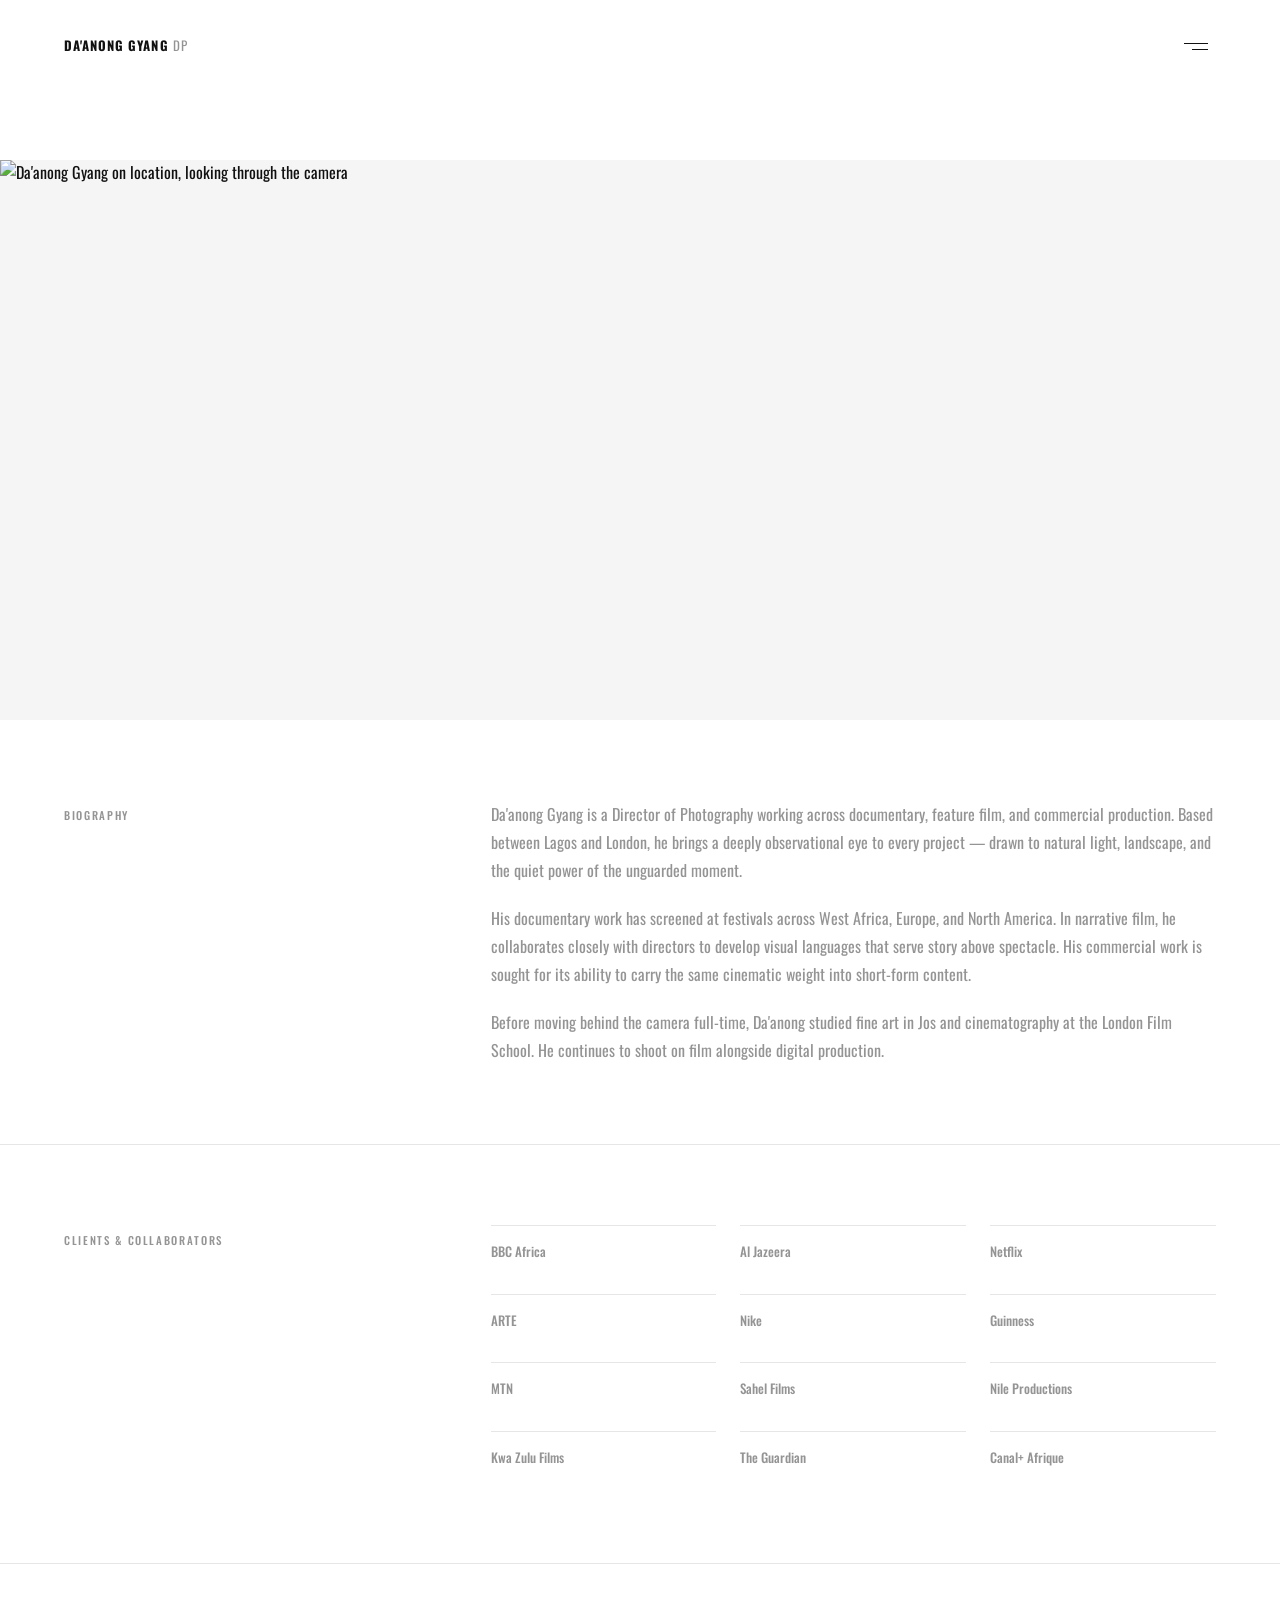
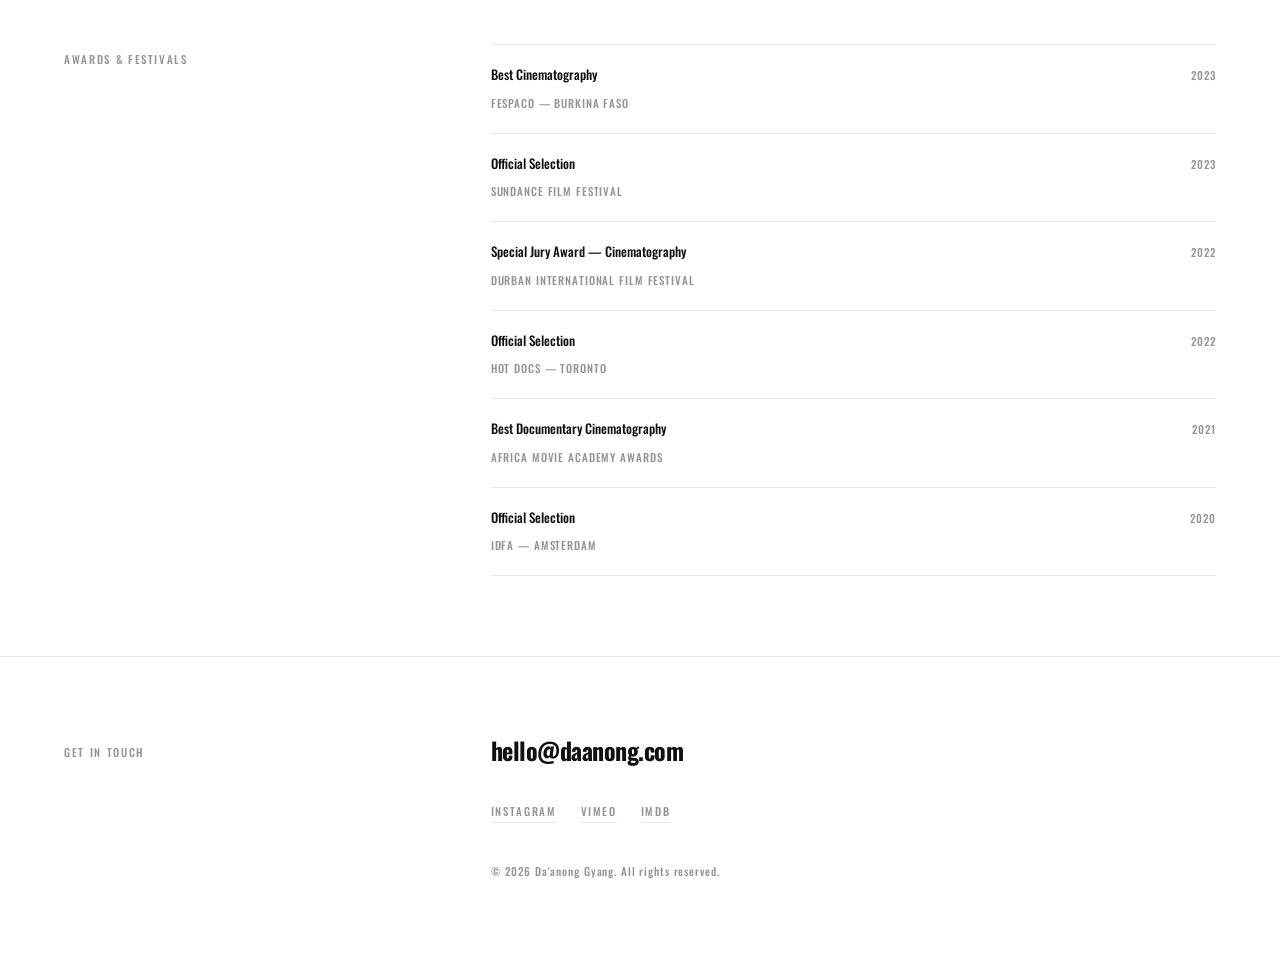
==== about.html @ ac6d3b27 "Cinematic font, full-bleed cards, light mode fixes, centered overlay Font: - Load Oswald (400/500/70" ====
<!DOCTYPE html>
<html lang="en">
<head>
  <meta charset="UTF-8" />
  <meta name="viewport" content="width=device-width, initial-scale=1.0" />
  <meta name="description" content="Da'anong Gyang — Director of Photography. Biography, experience, awards, and contact." />
  <title>About — Da'anong Gyang DP</title>

  <link rel="preconnect" href="https://fonts.googleapis.com" />
  <link rel="preconnect" href="https://fonts.gstatic.com" crossorigin />

  <link rel="stylesheet" href="DESIGN_SYSTEM.css" />
  <link rel="stylesheet" href="site.css" />

  <style>
    /* ============================================================
       about.css — About page specific styles
       ============================================================ */


    /* ----------------------------------------------------------
       PORTRAIT
    ---------------------------------------------------------- */

    .portrait-section {
      padding-top: 80px; /* clear fixed header */
    }

    .portrait-wrap {
      width: 100%;
      aspect-ratio: 16 / 7;
      overflow: hidden;
      background: var(--color-bg-raised);
    }

    .portrait-wrap img {
      width: 100%;
      height: 100%;
      object-fit: cover;
      object-position: center 30%;
      display: block;
    }

    @media (max-width: 767px) {
      .portrait-wrap {
        aspect-ratio: 4 / 3;
      }
    }


    /* ----------------------------------------------------------
       BIO
    ---------------------------------------------------------- */

    .bio-section {
      padding-block: var(--section-gap);
      border-bottom: 1px solid var(--color-border);
    }

    .bio-section .container {
      display: grid;
      grid-template-columns: 1fr 2fr;
      gap: var(--space-16);
      align-items: start;
    }

    .bio-section__label {
      font-size: var(--font-size-xs);
      font-weight: var(--font-weight-medium);
      letter-spacing: var(--tracking-widest);
      text-transform: uppercase;
      color: var(--color-text-muted);
      padding-top: 6px; /* optical align with first line of copy */
    }

    .bio-section__copy {
      display: flex;
      flex-direction: column;
      gap: var(--space-5);
    }

    .bio-section__copy p {
      max-width: none;
    }

    @media (max-width: 767px) {
      .bio-section .container {
        grid-template-columns: 1fr;
        gap: var(--space-6);
      }
    }


    /* ----------------------------------------------------------
       EXPERIENCE / CLIENTS
    ---------------------------------------------------------- */

    .experience-section {
      padding-block: var(--section-gap);
      border-bottom: 1px solid var(--color-border);
    }

    .experience-section .container {
      display: grid;
      grid-template-columns: 1fr 2fr;
      gap: var(--space-16);
      align-items: start;
    }

    .experience-section__label {
      font-size: var(--font-size-xs);
      font-weight: var(--font-weight-medium);
      letter-spacing: var(--tracking-widest);
      text-transform: uppercase;
      color: var(--color-text-muted);
      padding-top: 6px;
    }

    .clients-grid {
      display: grid;
      grid-template-columns: repeat(3, 1fr);
      gap: var(--space-4) var(--space-6);
    }

    .clients-grid__item {
      font-size: var(--font-size-sm);
      font-weight: var(--font-weight-medium);
      color: var(--color-text-muted);
      padding-block: var(--space-4);
      border-top: 1px solid var(--color-border);
      transition: color var(--duration-fast) var(--ease-out);
    }

    .clients-grid__item:hover {
      color: var(--color-text);
    }

    @media (max-width: 1023px) {
      .clients-grid {
        grid-template-columns: repeat(2, 1fr);
      }
    }

    @media (max-width: 767px) {
      .experience-section .container {
        grid-template-columns: 1fr;
        gap: var(--space-6);
      }

      .clients-grid {
        grid-template-columns: repeat(2, 1fr);
      }
    }

    @media (max-width: 479px) {
      .clients-grid {
        grid-template-columns: 1fr;
      }
    }


    /* ----------------------------------------------------------
       AWARDS / FESTIVALS
    ---------------------------------------------------------- */

    .awards-section {
      padding-block: var(--section-gap);
      border-bottom: 1px solid var(--color-border);
    }

    .awards-section .container {
      display: grid;
      grid-template-columns: 1fr 2fr;
      gap: var(--space-16);
      align-items: start;
    }

    .awards-section__label {
      font-size: var(--font-size-xs);
      font-weight: var(--font-weight-medium);
      letter-spacing: var(--tracking-widest);
      text-transform: uppercase;
      color: var(--color-text-muted);
      padding-top: 6px;
    }

    .awards-list {
      list-style: none;
      display: flex;
      flex-direction: column;
    }

    .awards-list__item {
      display: grid;
      grid-template-columns: 3fr 1fr;
      align-items: baseline;
      gap: var(--space-6);
      padding-block: var(--space-5);
      border-top: 1px solid var(--color-border);
    }

    .awards-list__item:last-child {
      border-bottom: 1px solid var(--color-border);
    }

    .awards-list__title {
      font-size: var(--font-size-sm);
      font-weight: var(--font-weight-medium);
      color: var(--color-text);
      display: block;
      margin-bottom: var(--space-1);
    }

    .awards-list__event {
      font-size: var(--font-size-xs);
      font-weight: var(--font-weight-medium);
      letter-spacing: var(--tracking-wide);
      text-transform: uppercase;
      color: var(--color-text-muted);
    }

    .awards-list__year {
      font-size: var(--font-size-xs);
      font-weight: var(--font-weight-medium);
      letter-spacing: var(--tracking-wide);
      color: var(--color-text-muted);
      text-align: right;
    }

    @media (max-width: 767px) {
      .awards-section .container {
        grid-template-columns: 1fr;
        gap: var(--space-6);
      }

      .awards-list__item {
        grid-template-columns: 1fr;
        gap: var(--space-1);
      }

      .awards-list__year {
        text-align: left;
      }
    }


    /* ----------------------------------------------------------
       CONTACT BLOCK
    ---------------------------------------------------------- */

    .contact-block {
      padding-block: var(--section-gap);
    }

    .contact-block__inner {
      display: grid;
      grid-template-columns: 1fr 2fr;
      gap: var(--space-16);
      align-items: start;
    }

    .contact-block__label {
      font-size: var(--font-size-xs);
      font-weight: var(--font-weight-medium);
      letter-spacing: var(--tracking-widest);
      text-transform: uppercase;
      color: var(--color-text-muted);
      padding-top: 6px;
    }

    .contact-block__right {
      display: flex;
      flex-direction: column;
      gap: var(--space-10);
    }

    /* Direct links */
    .contact-links {
      display: flex;
      flex-direction: column;
      gap: var(--space-3);
    }

    .contact-link {
      display: inline-block;
      font-size: var(--font-size-lg);
      font-weight: var(--font-weight-bold);
      letter-spacing: var(--tracking-tight);
      color: var(--color-text);
      text-decoration: none;
      line-height: var(--line-height-tight);
      transition: opacity var(--duration-fast) var(--ease-out);
    }

    .contact-link:hover,
    .contact-link:focus-visible {
      opacity: 0.5;
    }

    .contact-link:focus-visible {
      outline: 1px solid var(--color-text);
      outline-offset: 4px;
    }

    /* Socials */
    .contact-socials {
      display: flex;
      gap: var(--space-6);
      flex-wrap: wrap;
    }

    .social-link {
      font-size: var(--font-size-xs);
      font-weight: var(--font-weight-medium);
      letter-spacing: var(--tracking-widest);
      text-transform: uppercase;
      color: var(--color-text-muted);
      text-decoration: none;
      border-bottom: 1px solid var(--color-border);
      padding-bottom: 2px;
      transition: color var(--duration-fast) var(--ease-out),
                  border-color var(--duration-fast) var(--ease-out);
    }

    .social-link:hover,
    .social-link:focus-visible {
      color: var(--color-text);
      border-color: var(--color-text);
    }

    .social-link:focus-visible {
      outline: 1px solid var(--color-text);
      outline-offset: 4px;
    }

    /* Copyright */
    .contact-copyright {
      font-size: var(--font-size-xs);
      font-weight: var(--font-weight-medium);
      letter-spacing: var(--tracking-wide);
      color: var(--color-text-muted);
      max-width: none;
      line-height: var(--line-height-base);
    }

    @media (max-width: 767px) {
      .contact-block__inner {
        grid-template-columns: 1fr;
        gap: var(--space-6);
      }

      .contact-link {
        font-size: var(--font-size-md);
      }
    }
  </style>
</head>

<body>

  <!-- ============================================================
       SITE HEADER
  ============================================================ -->
  <header class="site-header" role="banner">
    <a href="index.html" class="site-logo" aria-label="Da'anong Gyang — Home">
      Da'anong Gyang&nbsp;<span style="font-weight:400;opacity:0.45;">DP</span>
    </a>

    <button
      class="nav-trigger"
      aria-expanded="false"
      aria-controls="nav-overlay"
      aria-label="Open menu"
    >
      <span class="nav-trigger__line"></span>
      <span class="nav-trigger__line"></span>
    </button>
  </header>


  <!-- ============================================================
       NAV OVERLAY
  ============================================================ -->
  <nav
    class="nav-overlay"
    id="nav-overlay"
    aria-label="Main navigation"
    role="dialog"
    aria-modal="true"
  >
    <button class="nav-close" aria-label="Close menu">✕</button>

    <ul class="nav-list" role="list">
      <li><a href="index.html"  class="nav-link">Home</a></li>
      <li><a href="work.html"   class="nav-link">Work</a></li>
      <li><a href="about.html"  class="nav-link" aria-current="page">About</a></li>
    </ul>
  </nav>


  <!-- ============================================================
       MAIN
  ============================================================ -->
  <main class="site-main" id="main-content">


    <!-- PORTRAIT --------------------------------------------- -->
    <section class="portrait-section" aria-label="Portrait of Da'anong Gyang">
      <div class="portrait-wrap">
        <!--
          Replace with actual portrait image.
          Recommended: high-res, cinematic, on-set or environmental.
          Path: /assets/images/daanong-portrait.webp
        -->
        <img
          src="https://images.unsplash.com/photo-1544005313-94ddf0286df2?w=1440&h=630&fit=crop&crop=top&q=80"
          alt="Da'anong Gyang on location, looking through the camera"
          width="1440"
          height="630"
          loading="eager"
        />
      </div>
    </section>


    <!-- BIO --------------------------------------------------- -->
    <section class="bio-section section" aria-labelledby="bio-label">
      <div class="container">

        <p class="bio-section__label reveal" id="bio-label">Biography</p>

        <div class="bio-section__copy reveal-stagger">
          <p>
            Da'anong Gyang is a Director of Photography working across documentary, feature film, and commercial production. Based between Lagos and London, he brings a deeply observational eye to every project — drawn to natural light, landscape, and the quiet power of the unguarded moment.
          </p>
          <p>
            His documentary work has screened at festivals across West Africa, Europe, and North America. In narrative film, he collaborates closely with directors to develop visual languages that serve story above spectacle. His commercial work is sought for its ability to carry the same cinematic weight into short-form content.
          </p>
          <p>
            Before moving behind the camera full-time, Da'anong studied fine art in Jos and cinematography at the London Film School. He continues to shoot on film alongside digital production.
          </p>
        </div>

      </div>
    </section>


    <!-- EXPERIENCE / CLIENTS ---------------------------------- -->
    <section class="experience-section section" aria-labelledby="clients-label">
      <div class="container">

        <p class="experience-section__label reveal" id="clients-label">Clients &amp; Collaborators</p>

        <div class="clients-grid reveal-stagger">
          <span class="clients-grid__item">BBC Africa</span>
          <span class="clients-grid__item">Al Jazeera</span>
          <span class="clients-grid__item">Netflix</span>
          <span class="clients-grid__item">ARTE</span>
          <span class="clients-grid__item">Nike</span>
          <span class="clients-grid__item">Guinness</span>
          <span class="clients-grid__item">MTN</span>
          <span class="clients-grid__item">Sahel Films</span>
          <span class="clients-grid__item">Nile Productions</span>
          <span class="clients-grid__item">Kwa Zulu Films</span>
          <span class="clients-grid__item">The Guardian</span>
          <span class="clients-grid__item">Canal+ Afrique</span>
        </div>

      </div>
    </section>


    <!-- AWARDS / FESTIVALS ------------------------------------ -->
    <section class="awards-section section" aria-labelledby="awards-label">
      <div class="container">

        <p class="awards-section__label reveal" id="awards-label">Awards &amp; Festivals</p>

        <ul class="awards-list reveal-stagger" role="list">

          <li class="awards-list__item">
            <div>
              <span class="awards-list__title">Best Cinematography</span>
              <span class="awards-list__event">FESPACO — Burkina Faso</span>
            </div>
            <span class="awards-list__year">2023</span>
          </li>

          <li class="awards-list__item">
            <div>
              <span class="awards-list__title">Official Selection</span>
              <span class="awards-list__event">Sundance Film Festival</span>
            </div>
            <span class="awards-list__year">2023</span>
          </li>

          <li class="awards-list__item">
            <div>
              <span class="awards-list__title">Special Jury Award — Cinematography</span>
              <span class="awards-list__event">Durban International Film Festival</span>
            </div>
            <span class="awards-list__year">2022</span>
          </li>

          <li class="awards-list__item">
            <div>
              <span class="awards-list__title">Official Selection</span>
              <span class="awards-list__event">Hot Docs — Toronto</span>
            </div>
            <span class="awards-list__year">2022</span>
          </li>

          <li class="awards-list__item">
            <div>
              <span class="awards-list__title">Best Documentary Cinematography</span>
              <span class="awards-list__event">Africa Movie Academy Awards</span>
            </div>
            <span class="awards-list__year">2021</span>
          </li>

          <li class="awards-list__item">
            <div>
              <span class="awards-list__title">Official Selection</span>
              <span class="awards-list__event">IDFA — Amsterdam</span>
            </div>
            <span class="awards-list__year">2020</span>
          </li>

        </ul>

      </div>
    </section>


    <!-- CONTACT BLOCK ---------------------------------------- -->
    <section class="contact-block section" id="contact" aria-labelledby="contact-label">
      <div class="container">
        <div class="contact-block__inner">

          <p class="contact-block__label reveal" id="contact-label">Get in touch</p>

          <div class="contact-block__right reveal-stagger">

            <div class="contact-links">
              <a href="mailto:hello@daanong.com" class="contact-link">
                hello@daanong.com
              </a>
            </div>

            <div class="contact-socials">
              <a
                href="https://instagram.com/daanong"
                target="_blank"
                rel="noopener noreferrer"
                class="social-link"
                aria-label="Instagram"
              >Instagram</a>

              <a
                href="https://vimeo.com/daanong"
                target="_blank"
                rel="noopener noreferrer"
                class="social-link"
                aria-label="Vimeo"
              >Vimeo</a>

              <a
                href="https://imdb.com/name/daanong"
                target="_blank"
                rel="noopener noreferrer"
                class="social-link"
                aria-label="IMDb"
              >IMDb</a>
            </div>

            <p class="contact-copyright">
              © <span id="year"></span> Da'anong Gyang. All rights reserved.
            </p>

          </div>

        </div>
      </div>
    </section>
    <!-- /CONTACT BLOCK -->


  </main>


  <!-- Shared JS -->
  <script src="site.js"></script>

</body>
</html>
---- DESIGN_SYSTEM.css ----
/* ============================================================
   DESIGN_SYSTEM.css
   Da'anong Gyang — Cinematographer Portfolio
   ============================================================ */

@import url('https://fonts.googleapis.com/css2?family=Oswald:wght@400;500;700&display=swap');


/* ============================================================
   1. COLOUR SYSTEM
   ============================================================ */

:root {
  /* Dark mode (default) */
  --color-bg:           #0b0b0b;
  --color-bg-raised:    #141414;
  --color-bg-overlay:   rgba(11, 11, 11, 0.85);
  --color-text:         #ffffff;
  --color-text-muted:   rgba(255, 255, 255, 0.45);
  --color-border:       rgba(255, 255, 255, 0.08);
  --color-accent:       #ffffff;

  /* Overlay on cards */
  --color-card-overlay: rgba(11, 11, 11, 0.60);
}

/* Light mode — OS/system preference (iPhone, macOS, Android, Windows) */
@media (prefers-color-scheme: light) {
  :root {
    --color-bg:           #ffffff;
    --color-bg-raised:    #f5f5f5;
    --color-bg-overlay:   rgba(255, 255, 255, 0.85);
    --color-text:         #111111;
    --color-text-muted:   rgba(17, 17, 17, 0.45);
    --color-border:       rgba(17, 17, 17, 0.10);
    --color-accent:       #111111;
    --color-card-overlay: rgba(17, 17, 17, 0.55);
  }
}

/* Manual override — keeps [data-theme="light"] available for a future toggle */
[data-theme="light"] {
  --color-bg:           #ffffff;
  --color-bg-raised:    #f5f5f5;
  --color-bg-overlay:   rgba(255, 255, 255, 0.85);
  --color-text:         #111111;
  --color-text-muted:   rgba(17, 17, 17, 0.45);
  --color-border:       rgba(17, 17, 17, 0.10);
  --color-accent:       #111111;
  --color-card-overlay: rgba(17, 17, 17, 0.55);
}

[data-theme="dark"] {
  --color-bg:           #0b0b0b;
  --color-bg-raised:    #141414;
  --color-bg-overlay:   rgba(11, 11, 11, 0.85);
  --color-text:         #ffffff;
  --color-text-muted:   rgba(255, 255, 255, 0.45);
  --color-border:       rgba(255, 255, 255, 0.08);
  --color-accent:       #ffffff;
  --color-card-overlay: rgba(11, 11, 11, 0.60);
}


/* ============================================================
   2. TYPOGRAPHY SYSTEM
   ============================================================ */

:root {
  /* Scale */
  --font-size-xs:   0.6875rem;  /* 11px — labels, meta */
  --font-size-sm:   0.8125rem;  /* 13px — category, caption */
  --font-size-base: 1rem;       /* 16px — body */
  --font-size-md:   1.125rem;   /* 18px — lead, subtitle */
  --font-size-lg:   1.5rem;     /* 24px — section heading */
  --font-size-xl:   2.25rem;    /* 36px — page title */
  --font-size-2xl:  3.5rem;     /* 56px — hero / display */

  /* Weight */
  --font-weight-regular: 400;
  --font-weight-medium:  500;
  --font-weight-bold:    700;

  /* Line height */
  --line-height-tight:  1.1;
  --line-height-base:   1.5;
  --line-height-loose:  1.75;

  /* Letter spacing */
  --tracking-tight:  -0.02em;
  --tracking-normal:  0em;
  --tracking-wide:    0.08em;
  --tracking-widest:  0.15em;
}

/* Base reset */
*, *::before, *::after {
  box-sizing: border-box;
  margin: 0;
  padding: 0;
}

html {
  font-size: 16px;
  -webkit-text-size-adjust: 100%;
  scroll-behavior: smooth;
}

body {
  background-color: var(--color-bg);
  color: var(--color-text);
  font-family: 'Oswald', 'Helvetica Neue', Helvetica, Arial, sans-serif;
  font-size: var(--font-size-base);
  font-weight: var(--font-weight-regular);
  line-height: var(--line-height-base);
  -webkit-font-smoothing: antialiased;
  -moz-osx-font-smoothing: grayscale;
  overflow-x: hidden;
}

/* Typography elements */
h1, h2, h3, h4 {
  font-weight: var(--font-weight-bold);
  line-height: var(--line-height-tight);
  letter-spacing: var(--tracking-tight);
}

h1 { font-size: var(--font-size-xl); }
h2 { font-size: var(--font-size-lg); }
h3 { font-size: var(--font-size-md); }
h4 { font-size: var(--font-size-base); }

p {
  font-size: var(--font-size-base);
  line-height: var(--line-height-loose);
  color: var(--color-text-muted);
  max-width: 60ch;
}

a {
  color: inherit;
  text-decoration: none;
}

img, video {
  display: block;
  max-width: 100%;
}

/* Utility text classes */
.text-category {
  font-size: var(--font-size-sm);
  font-weight: var(--font-weight-medium);
  letter-spacing: var(--tracking-widest);
  text-transform: uppercase;
  color: var(--color-text-muted);
}

.text-label {
  font-size: var(--font-size-xs);
  font-weight: var(--font-weight-medium);
  letter-spacing: var(--tracking-wide);
  text-transform: uppercase;
}

.text-muted {
  color: var(--color-text-muted);
}


/* ============================================================
   3. SPACING SYSTEM
   ============================================================ */

:root {
  --space-1:   4px;
  --space-2:   8px;
  --space-3:  12px;
  --space-4:  16px;
  --space-5:  20px;
  --space-6:  24px;
  --space-8:  32px;
  --space-10: 40px;
  --space-12: 48px;
  --space-16: 64px;
  --space-20: 80px;
  --space-24: 96px;
  --space-32: 128px;

  /* Section spacing */
  --section-gap:  var(--space-20);   /* 80px between sections */
  --card-gap:     var(--space-10);   /* 40px between cards */
  --content-gap:  var(--space-6);    /* 24px within content blocks */

  /* Container */
  --container-max: 1440px;
  --container-pad: var(--space-6);   /* 24px horizontal padding */
}

/* Container */
.container {
  width: 100%;
  max-width: var(--container-max);
  margin-inline: auto;
  padding-inline: var(--container-pad);
}

/* Section */
.section {
  padding-block: var(--section-gap);
}


/* ============================================================
   4. MOTION SYSTEM
   ============================================================ */

:root {
  /* Durations */
  --duration-instant: 100ms;
  --duration-fast:    200ms;
  --duration-base:    350ms;
  --duration-slow:    500ms;
  --duration-reveal:  700ms;

  /* Easing */
  --ease-out:    cubic-bezier(0.16, 1, 0.3, 1);
  --ease-in-out: cubic-bezier(0.76, 0, 0.24, 1);
  --ease-linear: linear;

  /* Common transitions */
  --transition-base:    all var(--duration-base) var(--ease-out);
  --transition-fast:    all var(--duration-fast) var(--ease-out);
  --transition-opacity: opacity var(--duration-base) var(--ease-out);
  --transition-transform: transform var(--duration-base) var(--ease-out);
}

/* Page transitions */
.page-enter {
  animation: pageFadeIn var(--duration-slow) var(--ease-out) both;
}

@keyframes pageFadeIn {
  from {
    opacity: 0;
    transform: translateY(12px);
  }
  to {
    opacity: 1;
    transform: translateY(0);
  }
}

/* Title reveal */
.reveal {
  opacity: 0;
  transform: translateY(20px);
  transition:
    opacity var(--duration-reveal) var(--ease-out),
    transform var(--duration-reveal) var(--ease-out);
}

.reveal.is-visible {
  opacity: 1;
  transform: translateY(0);
}

/* Staggered children */
.reveal-stagger > * {
  opacity: 0;
  transform: translateY(16px);
  transition:
    opacity var(--duration-reveal) var(--ease-out),
    transform var(--duration-reveal) var(--ease-out);
}

.reveal-stagger.is-visible > *:nth-child(1) { transition-delay: 0ms; }
.reveal-stagger.is-visible > *:nth-child(2) { transition-delay: 80ms; }
.reveal-stagger.is-visible > *:nth-child(3) { transition-delay: 160ms; }
.reveal-stagger.is-visible > *:nth-child(4) { transition-delay: 240ms; }
.reveal-stagger.is-visible > *:nth-child(5) { transition-delay: 320ms; }

.reveal-stagger.is-visible > * {
  opacity: 1;
  transform: translateY(0);
}

/* Respect reduced motion */
@media (prefers-reduced-motion: reduce) {
  *, *::before, *::after {
    animation-duration: 1ms !important;
    transition-duration: 1ms !important;
  }
}


/* ============================================================
   5. LAYOUT — BASE RULES
   ============================================================ */

/* Full-screen utility */
.full-screen {
  width: 100%;
  height: 100vh;
  position: relative;
  overflow: hidden;
}

/* Full-width utility */
.full-width {
  width: 100%;
}

/* Aspect ratios */
.ratio-16-9 {
  aspect-ratio: 16 / 9;
  width: 100%;
  overflow: hidden;
}

.ratio-4-3 {
  aspect-ratio: 4 / 3;
  width: 100%;
  overflow: hidden;
}

/* Visually hidden (accessibility) */
.sr-only {
  position: absolute;
  width: 1px;
  height: 1px;
  padding: 0;
  margin: -1px;
  overflow: hidden;
  clip: rect(0, 0, 0, 0);
  white-space: nowrap;
  border-width: 0;
}


/* ============================================================
   6. PROJECT CARD
   ============================================================ */

.card {
  position: relative;
  width: 100%;
  overflow: hidden;
  cursor: pointer;
  display: block;
  background-color: var(--color-bg-raised);
}

/* Card image */
.card__image {
  width: 100%;
  height: 100%;
  object-fit: cover;
  display: block;
  transition: transform var(--duration-slow) var(--ease-out);
}

/* Hover zoom */
.card:hover .card__image,
.card:focus-visible .card__image {
  transform: scale(1.04);
}

/* Card overlay */
.card__overlay {
  position: absolute;
  inset: 0;
  background: var(--color-card-overlay);
  display: flex;
  flex-direction: column;
  justify-content: center;
  align-items: center;
  text-align: center;
  padding: var(--space-8);

  /* Desktop: hidden by default, revealed on hover */
  opacity: 0;
  transition: opacity var(--duration-base) var(--ease-out);
}

/* Desktop hover reveal */
@media (hover: hover) {
  .card:hover .card__overlay,
  .card:focus-visible .card__overlay {
    opacity: 1;
  }
}

/* Mobile: overlay always visible */
@media (hover: none) {
  .card__overlay {
    opacity: 1;
  }
}

/* Card text — always white over the dark overlay regardless of theme */
.card__category {
  font-size: var(--font-size-xs);
  font-weight: var(--font-weight-medium);
  letter-spacing: var(--tracking-widest);
  text-transform: uppercase;
  color: rgba(255, 255, 255, 0.60);
  margin-bottom: var(--space-2);
}

.card__title {
  font-size: var(--font-size-lg);
  font-weight: var(--font-weight-bold);
  letter-spacing: var(--tracking-tight);
  color: #ffffff;
  line-height: var(--line-height-tight);
}

/* Card stack (work page / homepage preview) */
.card-stack {
  display: flex;
  flex-direction: column;
  gap: 2px;
}

/* Individual card in stack — fixed aspect ratio */
.card-stack .card {
  aspect-ratio: 16 / 7;
}

@media (max-width: 767px) {
  .card-stack .card {
    aspect-ratio: 4 / 3;
  }

  .card__title {
    font-size: var(--font-size-md);
  }

  .card__overlay {
    padding: var(--space-5);
  }
}


/* ============================================================
   7. OVERLAY BEHAVIOUR
   ============================================================ */

/* Full-screen nav overlay */
.overlay {
  position: fixed;
  inset: 0;
  background: var(--color-bg);
  z-index: 100;
  display: flex;
  flex-direction: column;
  justify-content: center;
  padding: var(--space-12);

  /* Hidden state */
  opacity: 0;
  pointer-events: none;
  transition: opacity var(--duration-base) var(--ease-out);
}

.overlay.is-open {
  opacity: 1;
  pointer-events: all;
}


/* ============================================================
   8. TABS
   ============================================================ */

.tabs {
  display: flex;
  gap: var(--space-8);
  border-bottom: 1px solid var(--color-border);
  margin-bottom: var(--space-10);
}

.tabs__btn {
  background: none;
  border: none;
  padding: var(--space-3) 0;
  font-size: var(--font-size-sm);
  font-weight: var(--font-weight-medium);
  letter-spacing: var(--tracking-wide);
  text-transform: uppercase;
  color: var(--color-text-muted);
  cursor: pointer;
  position: relative;
  transition: color var(--duration-fast) var(--ease-out);
}

.tabs__btn::after {
  content: '';
  position: absolute;
  bottom: -1px;
  left: 0;
  width: 100%;
  height: 1px;
  background: var(--color-text);
  transform: scaleX(0);
  transition: transform var(--duration-fast) var(--ease-out);
}

.tabs__btn:hover,
.tabs__btn[aria-selected="true"] {
  color: var(--color-text);
}

.tabs__btn[aria-selected="true"]::after {
  transform: scaleX(1);
}

/* Tab panels */
.tab-panel {
  display: none;
}

.tab-panel.is-active {
  display: block;
  animation: pageFadeIn var(--duration-fast) var(--ease-out) both;
}


/* ============================================================
   9. RESPONSIVE BREAKPOINTS
   ============================================================ */

/*
  Breakpoint reference:
  --bp-xs:  479px   (small phones)
  --bp-sm:  767px   (phones)
  --bp-md:  1023px  (tablets)
  --bp-lg:  1279px  (small desktops)
  --bp-xl:  1280px+ (large desktops)
*/

/* Phones — up to 479px */
@media (max-width: 479px) {
  :root {
    --container-pad: var(--space-4);
    --section-gap:   var(--space-12);
  }

  h1 { font-size: var(--font-size-lg); }
}

/* Phones — 480–767px */
@media (min-width: 480px) and (max-width: 767px) {
  :root {
    --container-pad: var(--space-5);
    --section-gap:   var(--space-16);
  }
}

/* Tablets — 768–1023px */
@media (min-width: 768px) and (max-width: 1023px) {
  :root {
    --container-pad: var(--space-8);
    --section-gap:   var(--space-20);
  }
}

/* Small desktop — 1024–1279px */
@media (min-width: 1024px) and (max-width: 1279px) {
  :root {
    --container-pad: var(--space-12);
  }
}

/* Large desktop — 1280px+ */
@media (min-width: 1280px) {
  :root {
    --container-pad: var(--space-16);
  }
}
---- site.css ----
/* ============================================================
   site.css
   Da'anong Gyang — Cinematographer Portfolio
   Shared page-level styles. Requires DESIGN_SYSTEM.css.
   ============================================================ */


/* ============================================================
   1. SITE HEADER
   ============================================================ */

.site-header {
  position: fixed;
  top: 0;
  left: 0;
  right: 0;
  z-index: 90;
  display: flex;
  align-items: center;
  justify-content: space-between;
  padding: var(--space-6) var(--container-pad);
  transition: background var(--duration-base) var(--ease-out);
}

/* Scrolled state — add background to maintain legibility */
.site-header.is-scrolled {
  background: var(--color-bg-overlay);
  backdrop-filter: blur(12px);
  -webkit-backdrop-filter: blur(12px);
}


/* ============================================================
   2. SITE LOGO
   ============================================================ */

.site-logo {
  font-size: var(--font-size-sm);
  font-weight: var(--font-weight-bold);
  letter-spacing: var(--tracking-wide);
  text-transform: uppercase;
  color: var(--color-text);
  text-decoration: none;
  transition: opacity var(--duration-fast) var(--ease-out);
  min-height: 44px;
  display: flex;
  align-items: center;
}

.site-logo:hover,
.site-logo:focus-visible {
  opacity: 0.6;
}

.site-logo:focus-visible {
  outline: 1px solid var(--color-text);
  outline-offset: 4px;
}


/* ============================================================
   3. NAV TRIGGER (HAMBURGER)
   ============================================================ */

.nav-trigger {
  background: none;
  border: none;
  cursor: pointer;
  padding: var(--space-2);
  min-width: 44px;
  min-height: 44px;
  display: flex;
  flex-direction: column;
  align-items: flex-end;
  justify-content: center;
  gap: 5px;
  color: var(--color-text);
  transition: opacity var(--duration-fast) var(--ease-out);
}

.nav-trigger:hover,
.nav-trigger:focus-visible {
  opacity: 0.6;
}

.nav-trigger:focus-visible {
  outline: 1px solid var(--color-text);
  outline-offset: 4px;
}

/* Two-line hamburger */
.nav-trigger__line {
  display: block;
  height: 1px;
  background: currentColor;
  transition: width var(--duration-fast) var(--ease-out),
              transform var(--duration-fast) var(--ease-out),
              opacity var(--duration-fast) var(--ease-out);
}

.nav-trigger__line:nth-child(1) { width: 24px; }
.nav-trigger__line:nth-child(2) { width: 16px; }

/* Open state — morph to X */
.nav-trigger[aria-expanded="true"] .nav-trigger__line:nth-child(1) {
  width: 20px;
  transform: translateY(3px) rotate(45deg);
}

.nav-trigger[aria-expanded="true"] .nav-trigger__line:nth-child(2) {
  width: 20px;
  transform: translateY(-3px) rotate(-45deg);
}


/* ============================================================
   4. NAV OVERLAY
   ============================================================ */

.nav-overlay {
  position: fixed;
  inset: 0;
  background: var(--color-bg);
  z-index: 100;
  display: flex;
  flex-direction: column;
  justify-content: center;
  padding: var(--space-12) var(--container-pad);

  /* Hidden state */
  opacity: 0;
  pointer-events: none;
  transition: opacity var(--duration-base) var(--ease-out);
}

.nav-overlay.is-open {
  opacity: 1;
  pointer-events: all;
}

/* Close button */
.nav-close {
  position: absolute;
  top: var(--space-6);
  right: var(--container-pad);
  background: none;
  border: none;
  cursor: pointer;
  font-size: var(--font-size-base);
  color: var(--color-text-muted);
  min-width: 44px;
  min-height: 44px;
  display: flex;
  align-items: center;
  justify-content: flex-end;
  transition: color var(--duration-fast) var(--ease-out);
}

.nav-close:hover,
.nav-close:focus-visible {
  color: var(--color-text);
}

.nav-close:focus-visible {
  outline: 1px solid var(--color-text);
  outline-offset: 4px;
}

/* Nav list */
.nav-list {
  list-style: none;
  display: flex;
  flex-direction: column;
  gap: var(--space-4);
}

/* Nav links */
.nav-link {
  font-size: var(--font-size-2xl);
  font-weight: var(--font-weight-bold);
  letter-spacing: var(--tracking-tight);
  line-height: var(--line-height-tight);
  color: var(--color-text-muted);
  text-decoration: none;
  display: inline-block;
  transition: color var(--duration-fast) var(--ease-out);
}

.nav-link:hover,
.nav-link:focus-visible {
  color: var(--color-text);
}

.nav-link:focus-visible {
  outline: 1px solid var(--color-text);
  outline-offset: 4px;
}

/* Active page */
.nav-link[aria-current="page"] {
  color: var(--color-text);
}

/* Stagger nav links when overlay opens */
.nav-overlay.is-open .nav-list li {
  animation: navLinkIn var(--duration-reveal) var(--ease-out) both;
}

.nav-overlay.is-open .nav-list li:nth-child(1) { animation-delay: 60ms; }
.nav-overlay.is-open .nav-list li:nth-child(2) { animation-delay: 120ms; }
.nav-overlay.is-open .nav-list li:nth-child(3) { animation-delay: 180ms; }

@keyframes navLinkIn {
  from {
    opacity: 0;
    transform: translateY(16px);
  }
  to {
    opacity: 1;
    transform: translateY(0);
  }
}

/* Responsive — scale nav link size */
@media (max-width: 767px) {
  .nav-link {
    font-size: var(--font-size-xl);
  }
}


/* ============================================================
   5. MAIN CONTENT AREA
   ============================================================ */

/* Push content below fixed header */
.site-main {
  padding-top: 80px;
}

/* Hero needs no padding — sits full screen */
.site-main--hero {
  padding-top: 0;
}


/* ============================================================
   6. VIDEO EMBED
   ============================================================ */

.video-embed {
  width: 100%;
  position: relative;
  aspect-ratio: 16 / 9;
}

.video-embed iframe {
  position: absolute;
  inset: 0;
  width: 100%;
  height: 100%;
  border: none;
}


/* ============================================================
   7. FOCUS STATES (global)
   ============================================================ */

:focus {
  outline: none;
}

:focus-visible {
  outline: 1px solid var(--color-text);
  outline-offset: 4px;
}


/* ============================================================
   8. SELECTION
   ============================================================ */

::selection {
  background: var(--color-text);
  color: var(--color-bg);
}


/* ============================================================
   9. SCROLLBAR (webkit)
   ============================================================ */

::-webkit-scrollbar {
  width: 4px;
}

::-webkit-scrollbar-track {
  background: var(--color-bg);
}

::-webkit-scrollbar-thumb {
  background: var(--color-border);
  border-radius: 2px;
}
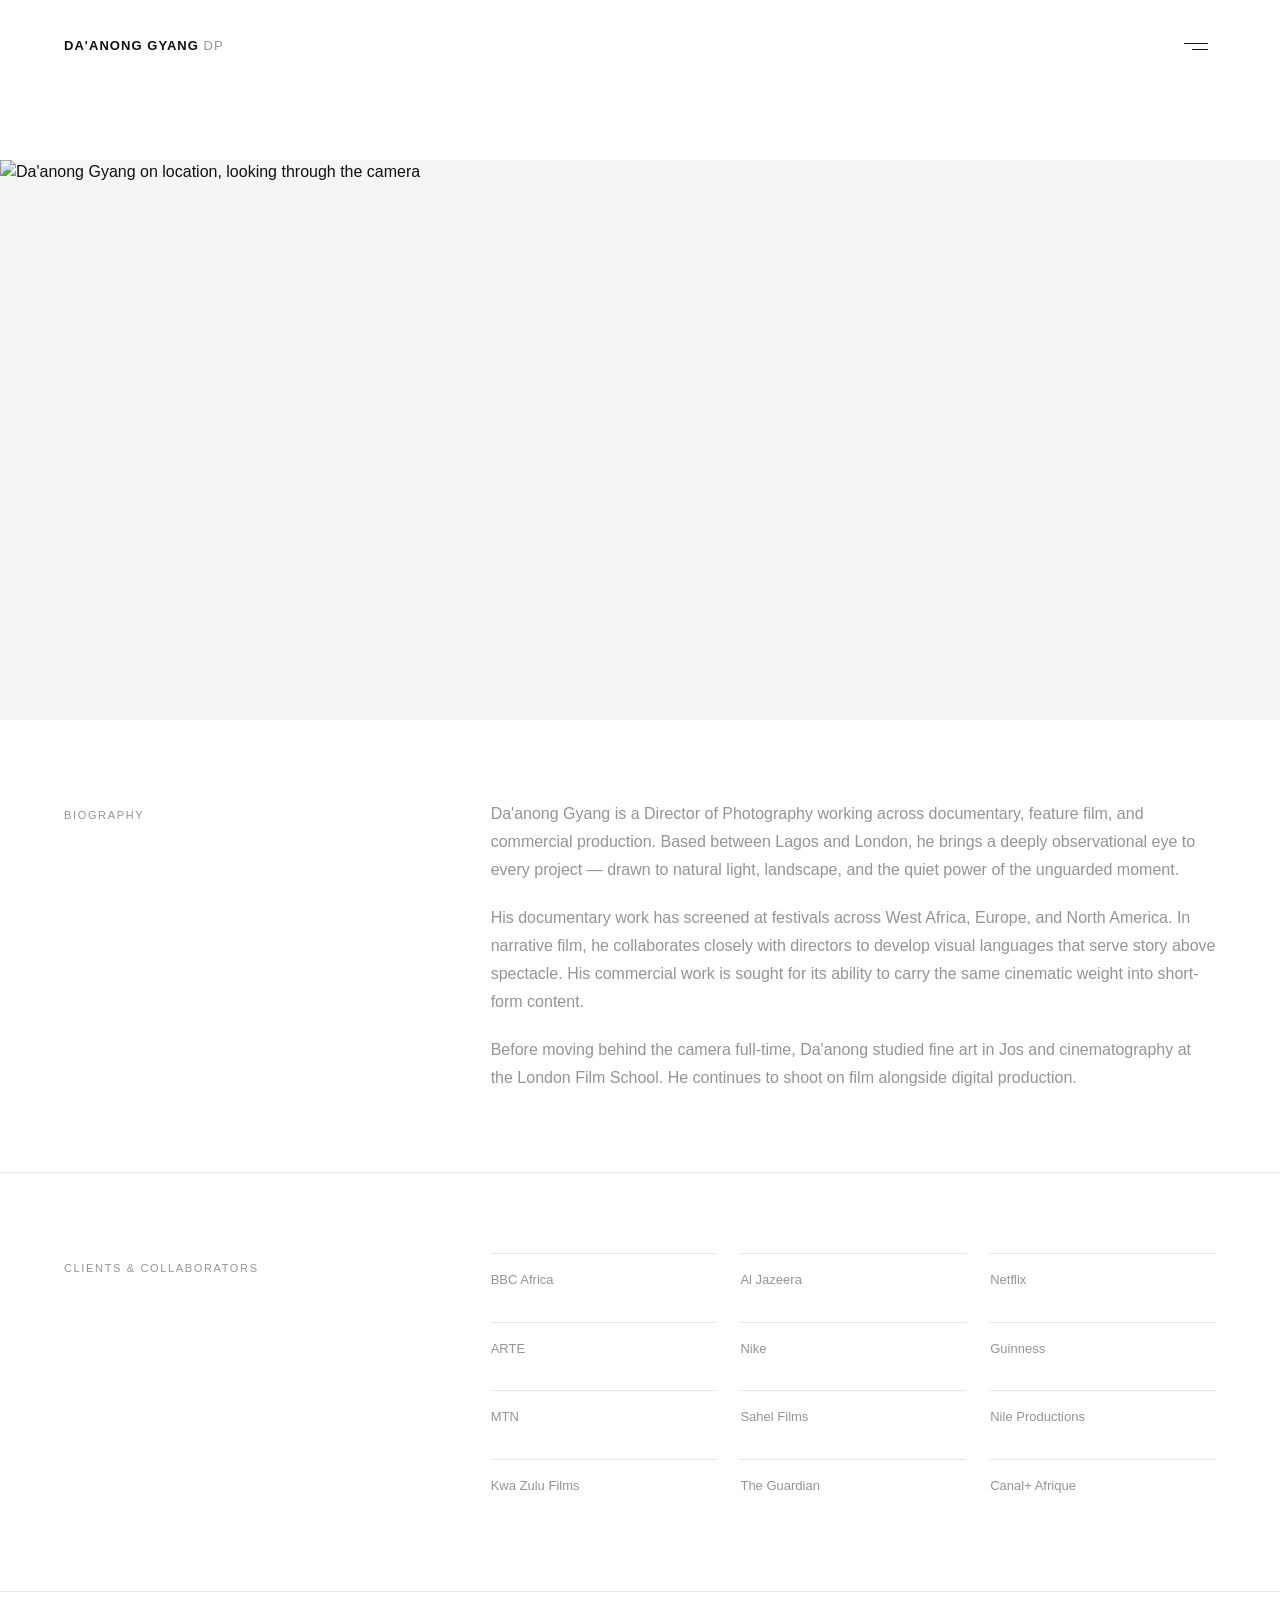
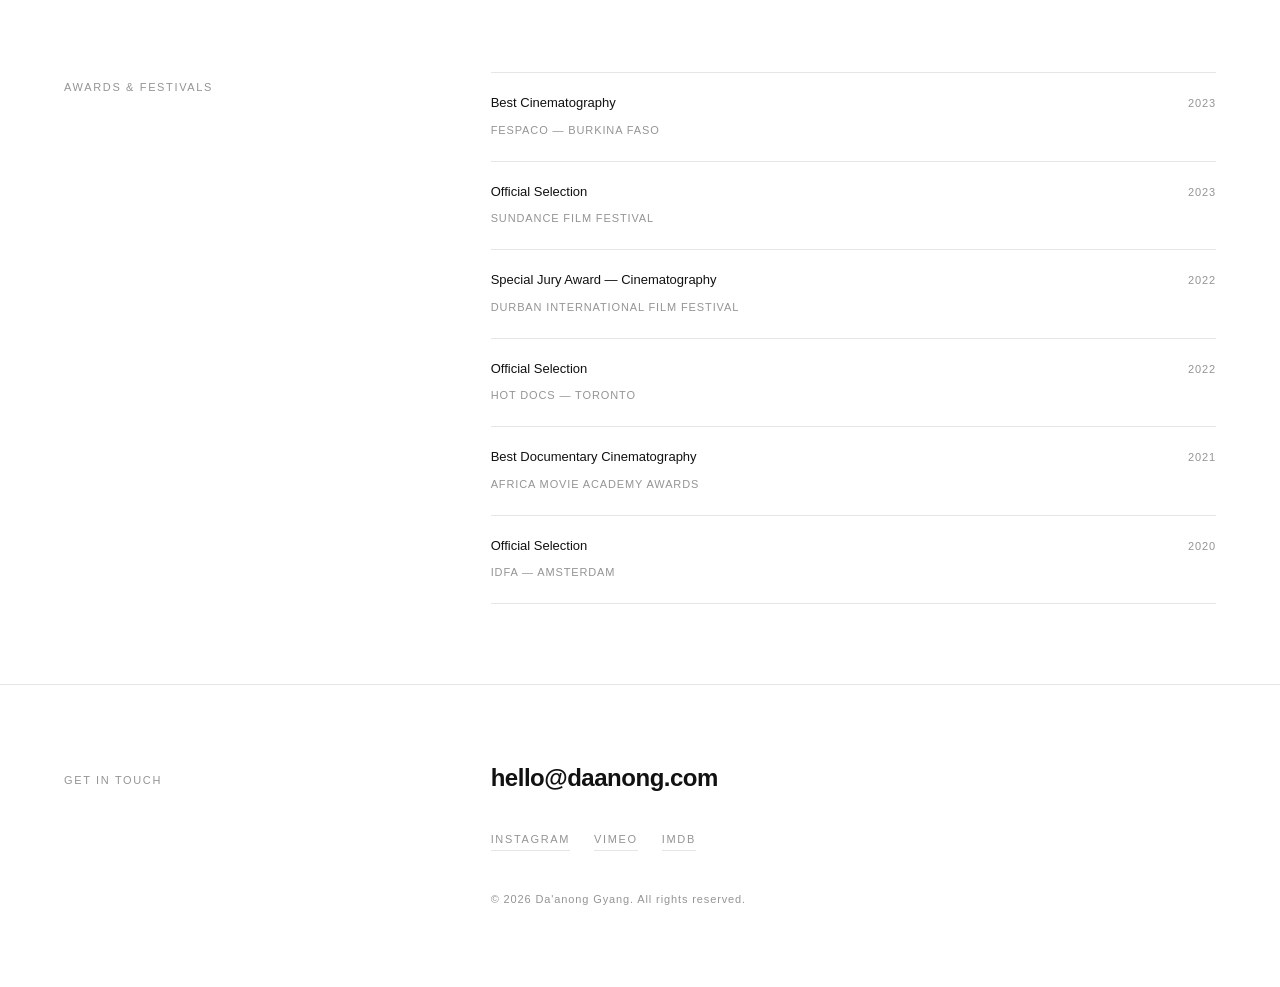
==== commit 81dfd91d: "Revert font to original Helvetica Neue system stack Removes Oswald @import and reverts font-family b" ====
--- a/about.html
+++ b/about.html
@@ -5,9 +5,6 @@
   <meta name="viewport" content="width=device-width, initial-scale=1.0" />
   <meta name="description" content="Da'anong Gyang — Director of Photography. Biography, experience, awards, and contact." />
   <title>About — Da'anong Gyang DP</title>
-
-  <link rel="preconnect" href="https://fonts.googleapis.com" />
-  <link rel="preconnect" href="https://fonts.gstatic.com" crossorigin />
 
   <link rel="stylesheet" href="DESIGN_SYSTEM.css" />
   <link rel="stylesheet" href="site.css" />
--- a/DESIGN_SYSTEM.css
+++ b/DESIGN_SYSTEM.css
@@ -2,8 +2,6 @@
    DESIGN_SYSTEM.css
    Da'anong Gyang — Cinematographer Portfolio
    ============================================================ */
-
-@import url('https://fonts.googleapis.com/css2?family=Oswald:wght@400;500;700&display=swap');
 
 
 /* ============================================================
@@ -109,7 +107,7 @@
 body {
   background-color: var(--color-bg);
   color: var(--color-text);
-  font-family: 'Oswald', 'Helvetica Neue', Helvetica, Arial, sans-serif;
+  font-family: 'Helvetica Neue', Helvetica, Arial, sans-serif;
   font-size: var(--font-size-base);
   font-weight: var(--font-weight-regular);
   line-height: var(--line-height-base);
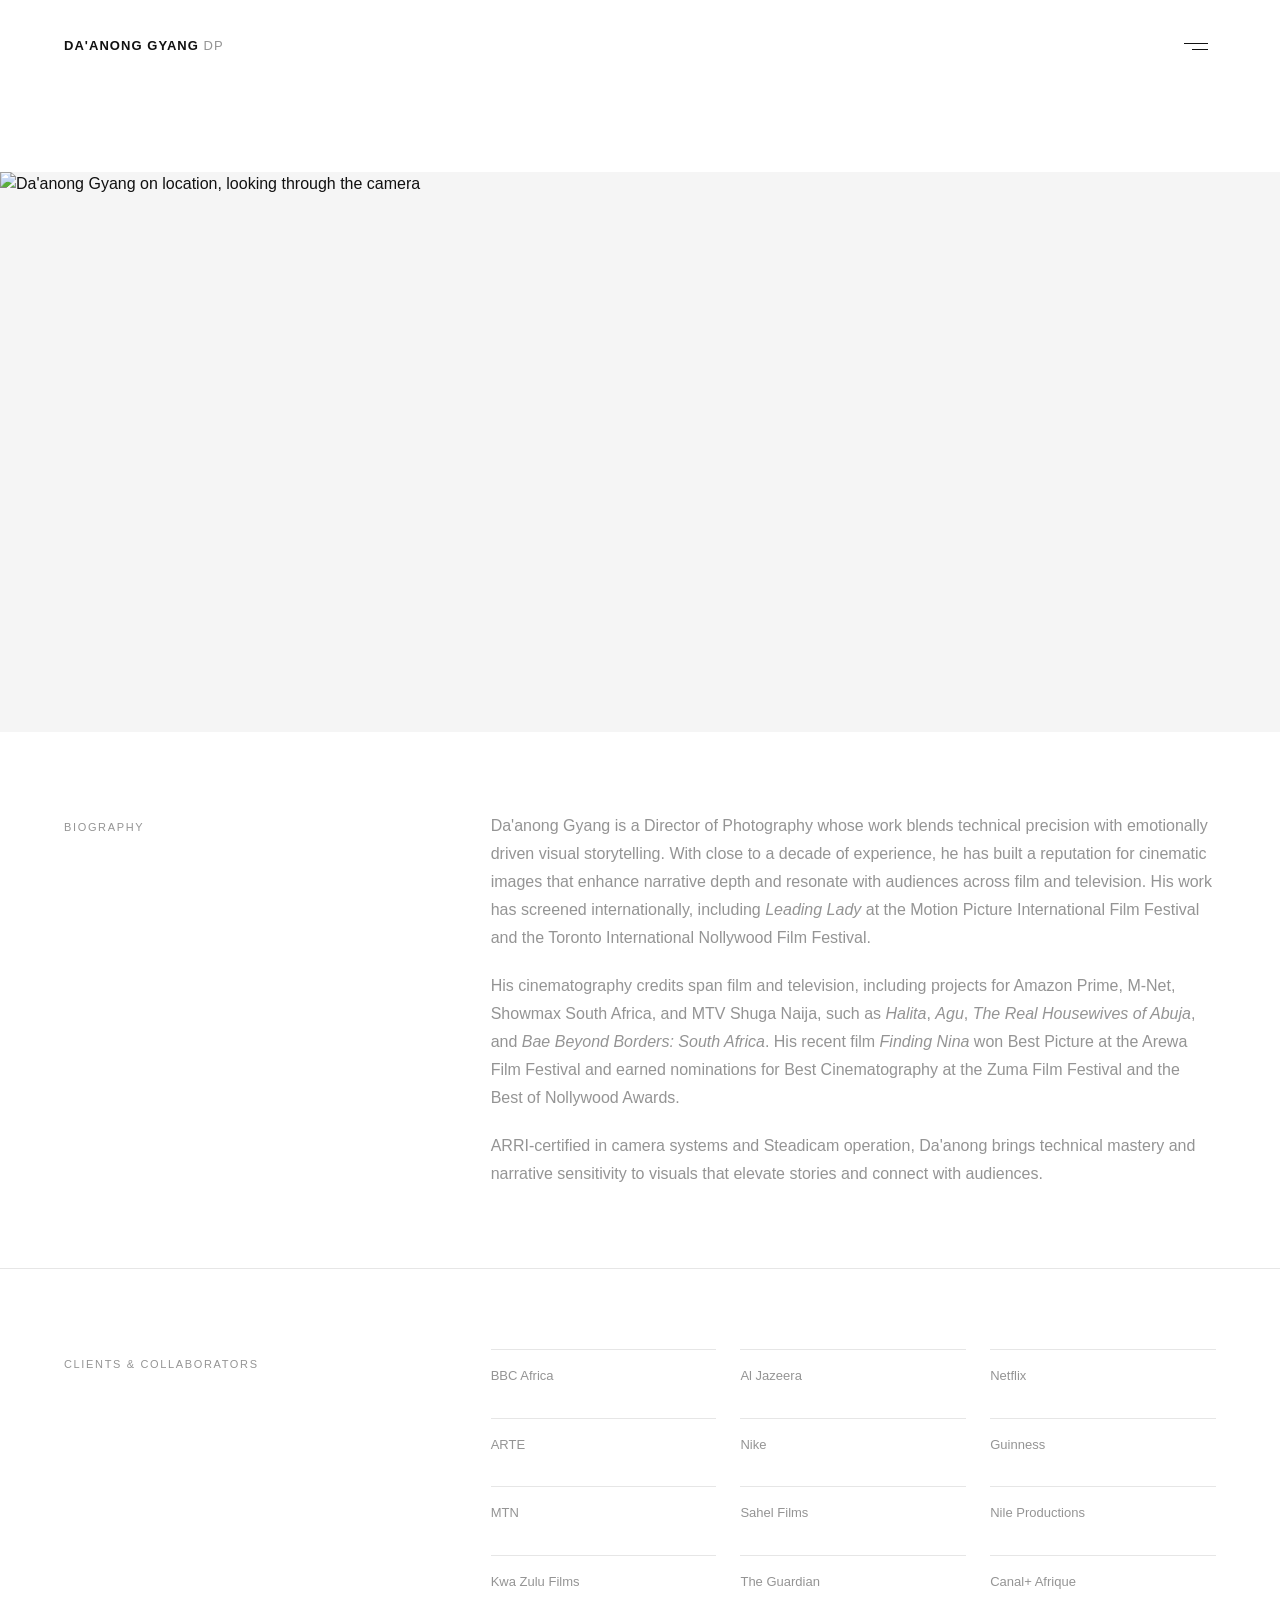
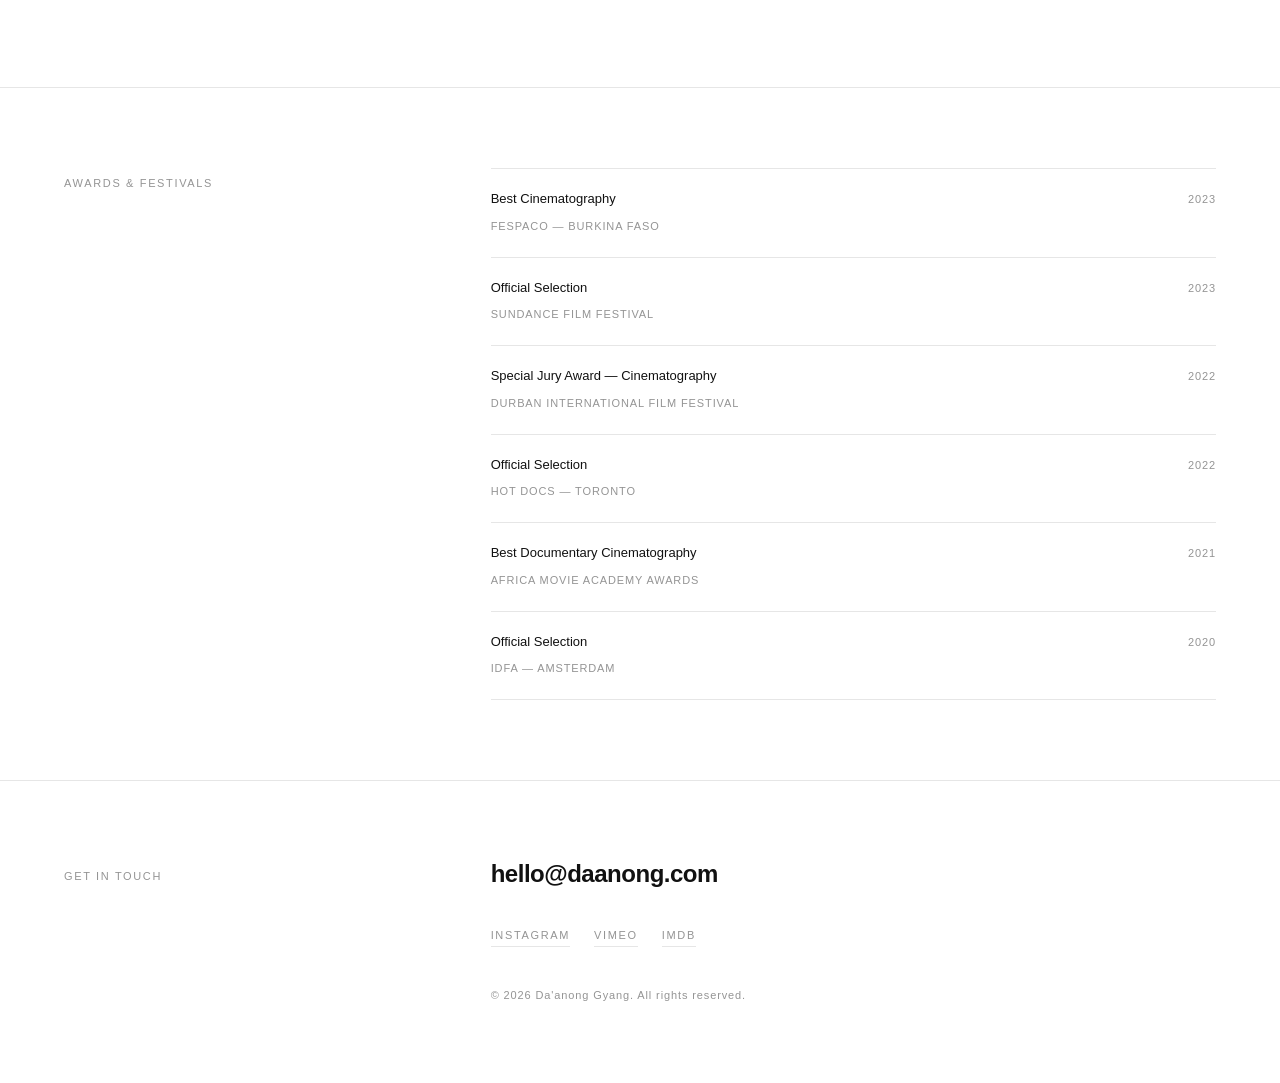
==== commit a66be3f0: "feat: real bio, portrait, 3 projects (Finding Nina, Onobiren, MTV Shuga PSA) + hero viewport cap - R" ====
--- a/about.html
+++ b/about.html
@@ -6,8 +6,11 @@
   <meta name="description" content="Da'anong Gyang — Director of Photography. Biography, experience, awards, and contact." />
   <title>About — Da'anong Gyang DP</title>
 
-  <link rel="stylesheet" href="DESIGN_SYSTEM.css" />
-  <link rel="stylesheet" href="site.css" />
+  <link rel="preconnect" href="https://images.unsplash.com" />
+  <link rel="dns-prefetch" href="https://player.vimeo.com" />
+
+  <link rel="stylesheet" href="DESIGN_SYSTEM.css?v=2" />
+  <link rel="stylesheet" href="site.css?v=2" />
 
   <style>
     /* ============================================================
@@ -404,13 +407,8 @@
     <!-- PORTRAIT --------------------------------------------- -->
     <section class="portrait-section" aria-label="Portrait of Da'anong Gyang">
       <div class="portrait-wrap">
-        <!--
-          Replace with actual portrait image.
-          Recommended: high-res, cinematic, on-set or environmental.
-          Path: /assets/images/daanong-portrait.webp
-        -->
         <img
-          src="https://images.unsplash.com/photo-1544005313-94ddf0286df2?w=1440&h=630&fit=crop&crop=top&q=80"
+          src="assets/images/daanong-portrait.jpg"
           alt="Da'anong Gyang on location, looking through the camera"
           width="1440"
           height="630"
@@ -428,13 +426,13 @@
 
         <div class="bio-section__copy reveal-stagger">
           <p>
-            Da'anong Gyang is a Director of Photography working across documentary, feature film, and commercial production. Based between Lagos and London, he brings a deeply observational eye to every project — drawn to natural light, landscape, and the quiet power of the unguarded moment.
+            Da'anong Gyang is a Director of Photography whose work blends technical precision with emotionally driven visual storytelling. With close to a decade of experience, he has built a reputation for cinematic images that enhance narrative depth and resonate with audiences across film and television. His work has screened internationally, including <em>Leading Lady</em> at the Motion Picture International Film Festival and the Toronto International Nollywood Film Festival.
           </p>
           <p>
-            His documentary work has screened at festivals across West Africa, Europe, and North America. In narrative film, he collaborates closely with directors to develop visual languages that serve story above spectacle. His commercial work is sought for its ability to carry the same cinematic weight into short-form content.
+            His cinematography credits span film and television, including projects for Amazon Prime, M-Net, Showmax South Africa, and MTV Shuga Naija, such as <em>Halita</em>, <em>Agu</em>, <em>The Real Housewives of Abuja</em>, and <em>Bae Beyond Borders: South Africa</em>. His recent film <em>Finding Nina</em> won Best Picture at the Arewa Film Festival and earned nominations for Best Cinematography at the Zuma Film Festival and the Best of Nollywood Awards.
           </p>
           <p>
-            Before moving behind the camera full-time, Da'anong studied fine art in Jos and cinematography at the London Film School. He continues to shoot on film alongside digital production.
+            ARRI-certified in camera systems and Steadicam operation, Da'anong brings technical mastery and narrative sensitivity to visuals that elevate stories and connect with audiences.
           </p>
         </div>
 
@@ -586,7 +584,7 @@
 
 
   <!-- Shared JS -->
-  <script src="site.js"></script>
+  <script src="site.js?v=2" defer></script>
 
 </body>
 </html>
--- a/DESIGN_SYSTEM.css
+++ b/DESIGN_SYSTEM.css
@@ -190,6 +190,9 @@
   --card-gap:     var(--space-10);   /* 40px between cards */
   --content-gap:  var(--space-6);    /* 24px within content blocks */
 
+  /* Header */
+  --header-height: 92px;             /* space-6 top + 44px logo + space-6 bottom */
+
   /* Container */
   --container-max: 1440px;
   --container-pad: var(--space-6);   /* 24px horizontal padding */
@@ -389,11 +392,9 @@
   }
 }
 
-/* Mobile: overlay always visible */
-@media (hover: none) {
-  .card__overlay {
-    opacity: 1;
-  }
+/* Scroll-based reveal — overlay appears when card is in view (all devices) */
+.card.is-in-view .card__overlay {
+  opacity: 1;
 }
 
 /* Card text — always white over the dark overlay regardless of theme */
--- a/site.css
+++ b/site.css
@@ -234,13 +234,9 @@
    ============================================================ */
 
 /* Push content below fixed header */
-.site-main {
-  padding-top: 80px;
-}
-
-/* Hero needs no padding — sits full screen */
+.site-main,
 .site-main--hero {
-  padding-top: 0;
+  padding-top: var(--header-height);
 }
 
 
@@ -303,3 +299,71 @@
   background: var(--color-border);
   border-radius: 2px;
 }
+
+
+/* ============================================================
+   VIDEO FACADE — universal for Vimeo and YouTube
+   Replaces iframes with a click-to-load placeholder.
+   Shows a poster image + play button; swapped for the
+   real iframe on click. Use .vimeo-facade or .youtube-facade.
+   ============================================================ */
+
+.vimeo-facade,
+.youtube-facade {
+  position: relative;
+  display: block;
+  width: 100%;
+  height: 100%;
+  background: #0b0b0b;
+  border: none;
+  cursor: pointer;
+  padding: 0;
+  overflow: hidden;
+}
+
+/* Poster image fills the facade */
+.vimeo-facade img,
+.youtube-facade img {
+  position: absolute;
+  inset: 0;
+  width: 100%;
+  height: 100%;
+  object-fit: cover;
+  object-position: center;
+  display: block;
+}
+
+/* Centred play button — sits above poster */
+.vimeo-facade__play,
+.youtube-facade__play {
+  position: absolute;
+  top: 50%;
+  left: 50%;
+  transform: translate(-50%, -50%);
+  width: 72px;
+  height: 72px;
+  border-radius: 50%;
+  background: rgba(255, 255, 255, 0.12);
+  border: 2px solid rgba(255, 255, 255, 0.50);
+  display: flex;
+  align-items: center;
+  justify-content: center;
+  transition: background var(--duration-fast) var(--ease-out),
+              transform var(--duration-fast) var(--ease-out);
+  pointer-events: none;
+  z-index: 1;
+}
+
+.vimeo-facade:hover .vimeo-facade__play,
+.vimeo-facade:focus-visible .vimeo-facade__play,
+.youtube-facade:hover .youtube-facade__play,
+.youtube-facade:focus-visible .youtube-facade__play {
+  background: rgba(255, 255, 255, 0.22);
+  transform: translate(-50%, -50%) scale(1.08);
+}
+
+.vimeo-facade:focus-visible,
+.youtube-facade:focus-visible {
+  outline: 2px solid var(--color-text);
+  outline-offset: 4px;
+}
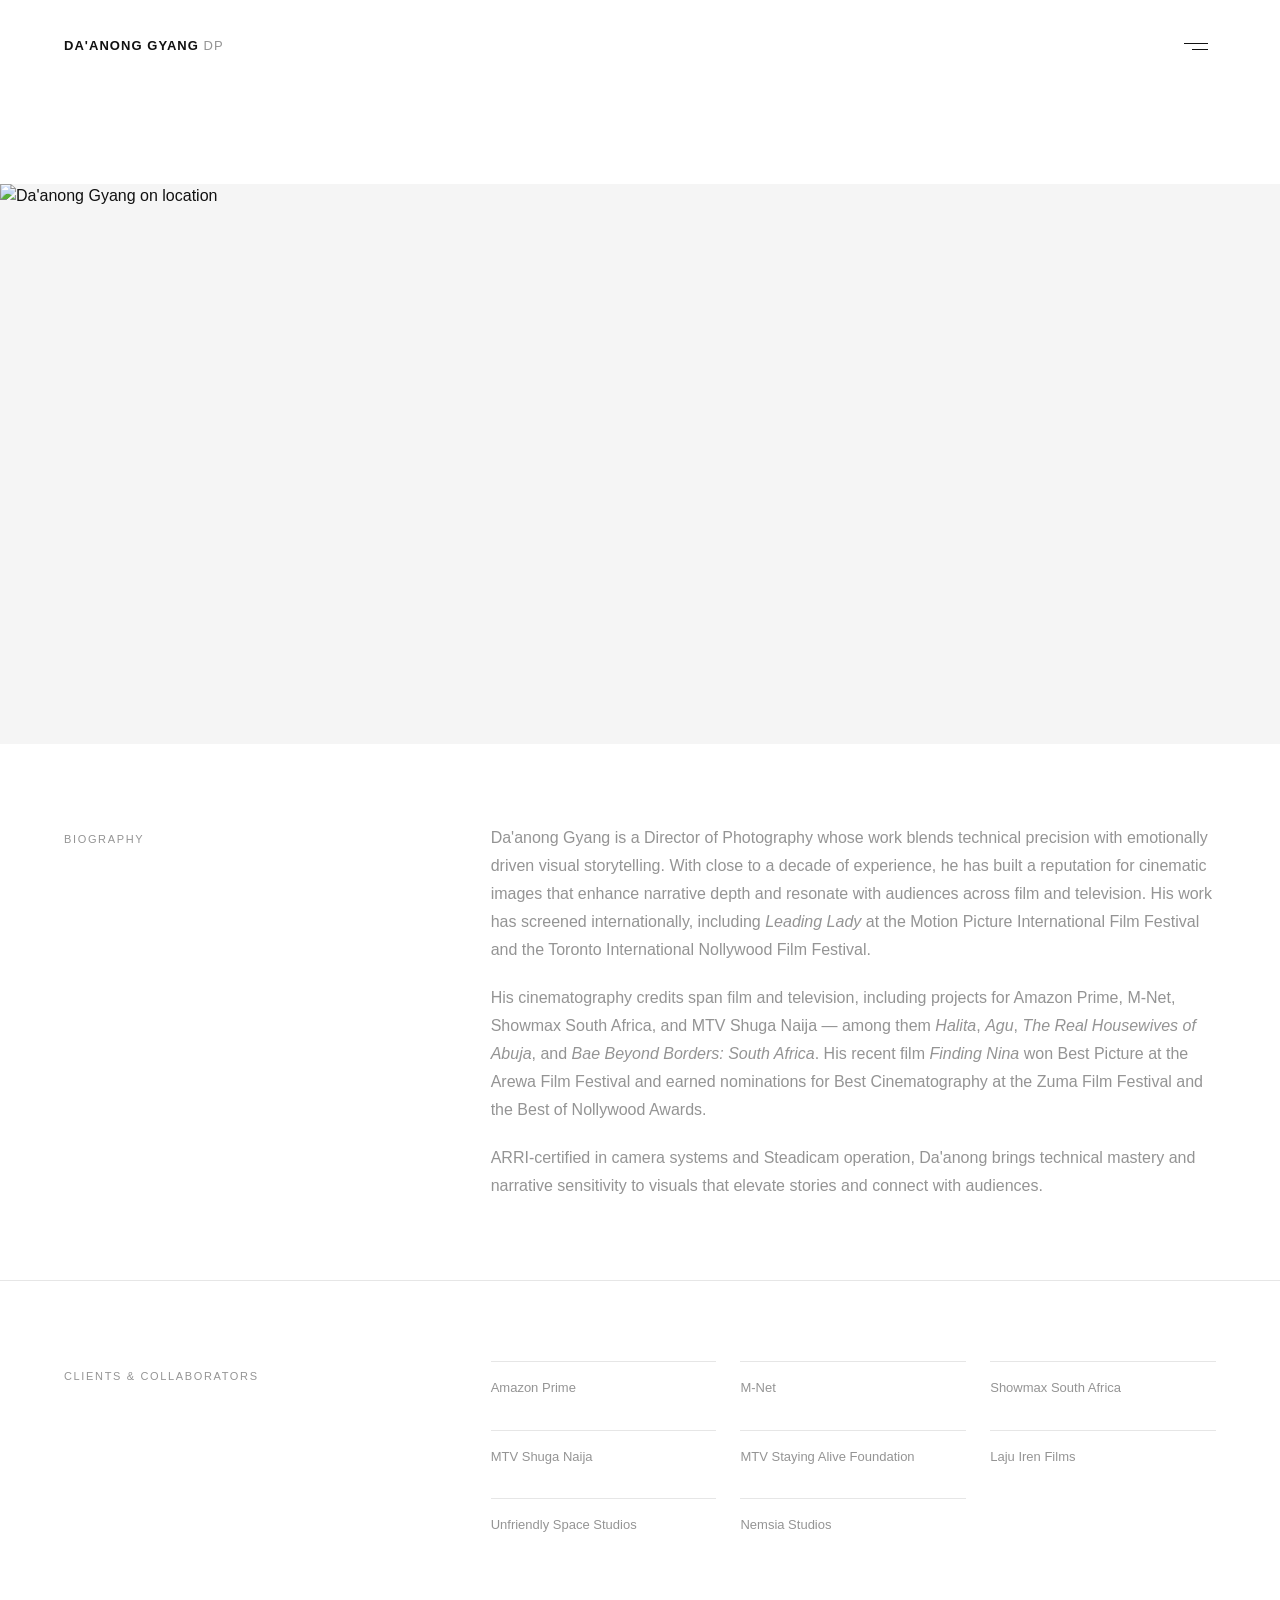
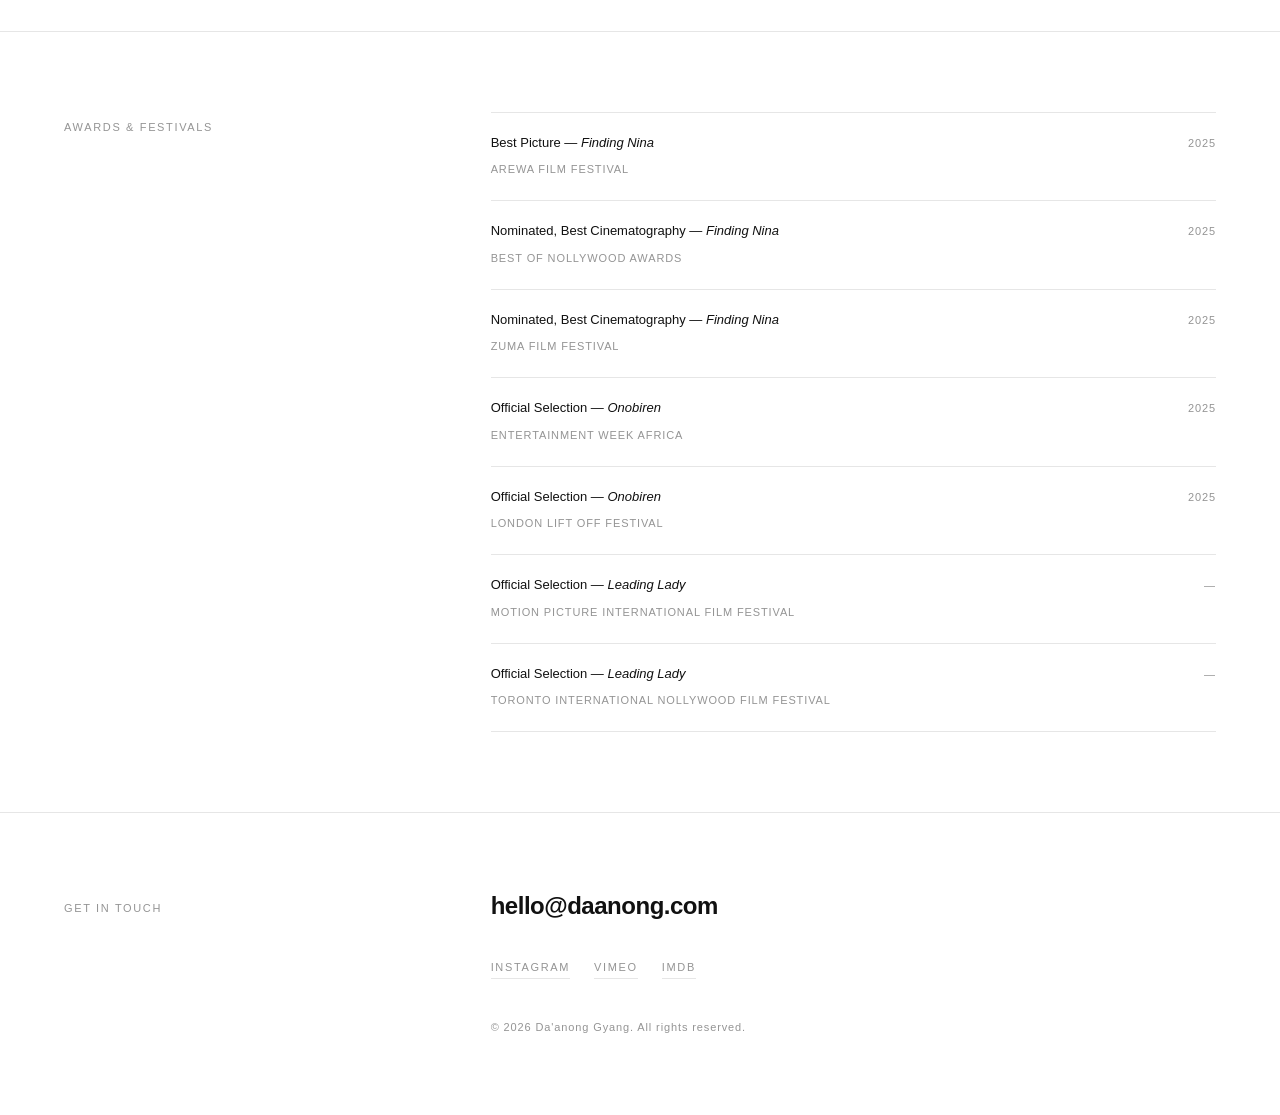
==== commit 46b44daa: "feat: update about page with real bio, credits, and awards Replaces all placeholder copy with Da'ano" ====
--- a/about.html
+++ b/about.html
@@ -3,10 +3,9 @@
 <head>
   <meta charset="UTF-8" />
   <meta name="viewport" content="width=device-width, initial-scale=1.0" />
-  <meta name="description" content="Da'anong Gyang — Director of Photography. Biography, experience, awards, and contact." />
+  <meta name="description" content="Da'anong Gyang — Director of Photography. ARRI-certified cinematographer with credits on Amazon Prime, M-Net, Showmax, and MTV Shuga. Award-winning work across film and television." />
   <title>About — Da'anong Gyang DP</title>
 
-  <link rel="preconnect" href="https://images.unsplash.com" />
   <link rel="dns-prefetch" href="https://player.vimeo.com" />
 
   <link rel="stylesheet" href="DESIGN_SYSTEM.css?v=2" />
@@ -23,7 +22,7 @@
     ---------------------------------------------------------- */
 
     .portrait-section {
-      padding-top: 80px; /* clear fixed header */
+      padding-top: var(--header-height);
     }
 
     .portrait-wrap {
@@ -407,9 +406,14 @@
     <!-- PORTRAIT --------------------------------------------- -->
     <section class="portrait-section" aria-label="Portrait of Da'anong Gyang">
       <div class="portrait-wrap">
+        <!--
+          Replace with actual portrait image.
+          Recommended: high-res, cinematic, on-set or environmental.
+          Path: /assets/images/daanong-portrait.webp
+        -->
         <img
-          src="assets/images/daanong-portrait.jpg"
-          alt="Da'anong Gyang on location, looking through the camera"
+          src="assets/images/daanong-portrait.webp"
+          alt="Da'anong Gyang on location"
           width="1440"
           height="630"
           loading="eager"
@@ -429,7 +433,7 @@
             Da'anong Gyang is a Director of Photography whose work blends technical precision with emotionally driven visual storytelling. With close to a decade of experience, he has built a reputation for cinematic images that enhance narrative depth and resonate with audiences across film and television. His work has screened internationally, including <em>Leading Lady</em> at the Motion Picture International Film Festival and the Toronto International Nollywood Film Festival.
           </p>
           <p>
-            His cinematography credits span film and television, including projects for Amazon Prime, M-Net, Showmax South Africa, and MTV Shuga Naija, such as <em>Halita</em>, <em>Agu</em>, <em>The Real Housewives of Abuja</em>, and <em>Bae Beyond Borders: South Africa</em>. His recent film <em>Finding Nina</em> won Best Picture at the Arewa Film Festival and earned nominations for Best Cinematography at the Zuma Film Festival and the Best of Nollywood Awards.
+            His cinematography credits span film and television, including projects for Amazon Prime, M-Net, Showmax South Africa, and MTV Shuga Naija — among them <em>Halita</em>, <em>Agu</em>, <em>The Real Housewives of Abuja</em>, and <em>Bae Beyond Borders: South Africa</em>. His recent film <em>Finding Nina</em> won Best Picture at the Arewa Film Festival and earned nominations for Best Cinematography at the Zuma Film Festival and the Best of Nollywood Awards.
           </p>
           <p>
             ARRI-certified in camera systems and Steadicam operation, Da'anong brings technical mastery and narrative sensitivity to visuals that elevate stories and connect with audiences.
@@ -447,18 +451,14 @@
         <p class="experience-section__label reveal" id="clients-label">Clients &amp; Collaborators</p>
 
         <div class="clients-grid reveal-stagger">
-          <span class="clients-grid__item">BBC Africa</span>
-          <span class="clients-grid__item">Al Jazeera</span>
-          <span class="clients-grid__item">Netflix</span>
-          <span class="clients-grid__item">ARTE</span>
-          <span class="clients-grid__item">Nike</span>
-          <span class="clients-grid__item">Guinness</span>
-          <span class="clients-grid__item">MTN</span>
-          <span class="clients-grid__item">Sahel Films</span>
-          <span class="clients-grid__item">Nile Productions</span>
-          <span class="clients-grid__item">Kwa Zulu Films</span>
-          <span class="clients-grid__item">The Guardian</span>
-          <span class="clients-grid__item">Canal+ Afrique</span>
+          <span class="clients-grid__item">Amazon Prime</span>
+          <span class="clients-grid__item">M-Net</span>
+          <span class="clients-grid__item">Showmax South Africa</span>
+          <span class="clients-grid__item">MTV Shuga Naija</span>
+          <span class="clients-grid__item">MTV Staying Alive Foundation</span>
+          <span class="clients-grid__item">Laju Iren Films</span>
+          <span class="clients-grid__item">Unfriendly Space Studios</span>
+          <span class="clients-grid__item">Nemsia Studios</span>
         </div>
 
       </div>
@@ -475,50 +475,58 @@
 
           <li class="awards-list__item">
             <div>
-              <span class="awards-list__title">Best Cinematography</span>
-              <span class="awards-list__event">FESPACO — Burkina Faso</span>
-            </div>
-            <span class="awards-list__year">2023</span>
-          </li>
-
-          <li class="awards-list__item">
-            <div>
-              <span class="awards-list__title">Official Selection</span>
-              <span class="awards-list__event">Sundance Film Festival</span>
-            </div>
-            <span class="awards-list__year">2023</span>
-          </li>
-
-          <li class="awards-list__item">
-            <div>
-              <span class="awards-list__title">Special Jury Award — Cinematography</span>
-              <span class="awards-list__event">Durban International Film Festival</span>
-            </div>
-            <span class="awards-list__year">2022</span>
-          </li>
-
-          <li class="awards-list__item">
-            <div>
-              <span class="awards-list__title">Official Selection</span>
-              <span class="awards-list__event">Hot Docs — Toronto</span>
-            </div>
-            <span class="awards-list__year">2022</span>
-          </li>
-
-          <li class="awards-list__item">
-            <div>
-              <span class="awards-list__title">Best Documentary Cinematography</span>
-              <span class="awards-list__event">Africa Movie Academy Awards</span>
-            </div>
-            <span class="awards-list__year">2021</span>
-          </li>
-
-          <li class="awards-list__item">
-            <div>
-              <span class="awards-list__title">Official Selection</span>
-              <span class="awards-list__event">IDFA — Amsterdam</span>
-            </div>
-            <span class="awards-list__year">2020</span>
+              <span class="awards-list__title">Best Picture — <em>Finding Nina</em></span>
+              <span class="awards-list__event">Arewa Film Festival</span>
+            </div>
+            <span class="awards-list__year">2025</span>
+          </li>
+
+          <li class="awards-list__item">
+            <div>
+              <span class="awards-list__title">Nominated, Best Cinematography — <em>Finding Nina</em></span>
+              <span class="awards-list__event">Best of Nollywood Awards</span>
+            </div>
+            <span class="awards-list__year">2025</span>
+          </li>
+
+          <li class="awards-list__item">
+            <div>
+              <span class="awards-list__title">Nominated, Best Cinematography — <em>Finding Nina</em></span>
+              <span class="awards-list__event">Zuma Film Festival</span>
+            </div>
+            <span class="awards-list__year">2025</span>
+          </li>
+
+          <li class="awards-list__item">
+            <div>
+              <span class="awards-list__title">Official Selection — <em>Onobiren</em></span>
+              <span class="awards-list__event">Entertainment Week Africa</span>
+            </div>
+            <span class="awards-list__year">2025</span>
+          </li>
+
+          <li class="awards-list__item">
+            <div>
+              <span class="awards-list__title">Official Selection — <em>Onobiren</em></span>
+              <span class="awards-list__event">London Lift Off Festival</span>
+            </div>
+            <span class="awards-list__year">2025</span>
+          </li>
+
+          <li class="awards-list__item">
+            <div>
+              <span class="awards-list__title">Official Selection — <em>Leading Lady</em></span>
+              <span class="awards-list__event">Motion Picture International Film Festival</span>
+            </div>
+            <span class="awards-list__year">—</span>
+          </li>
+
+          <li class="awards-list__item">
+            <div>
+              <span class="awards-list__title">Official Selection — <em>Leading Lady</em></span>
+              <span class="awards-list__event">Toronto International Nollywood Film Festival</span>
+            </div>
+            <span class="awards-list__year">—</span>
           </li>
 
         </ul>
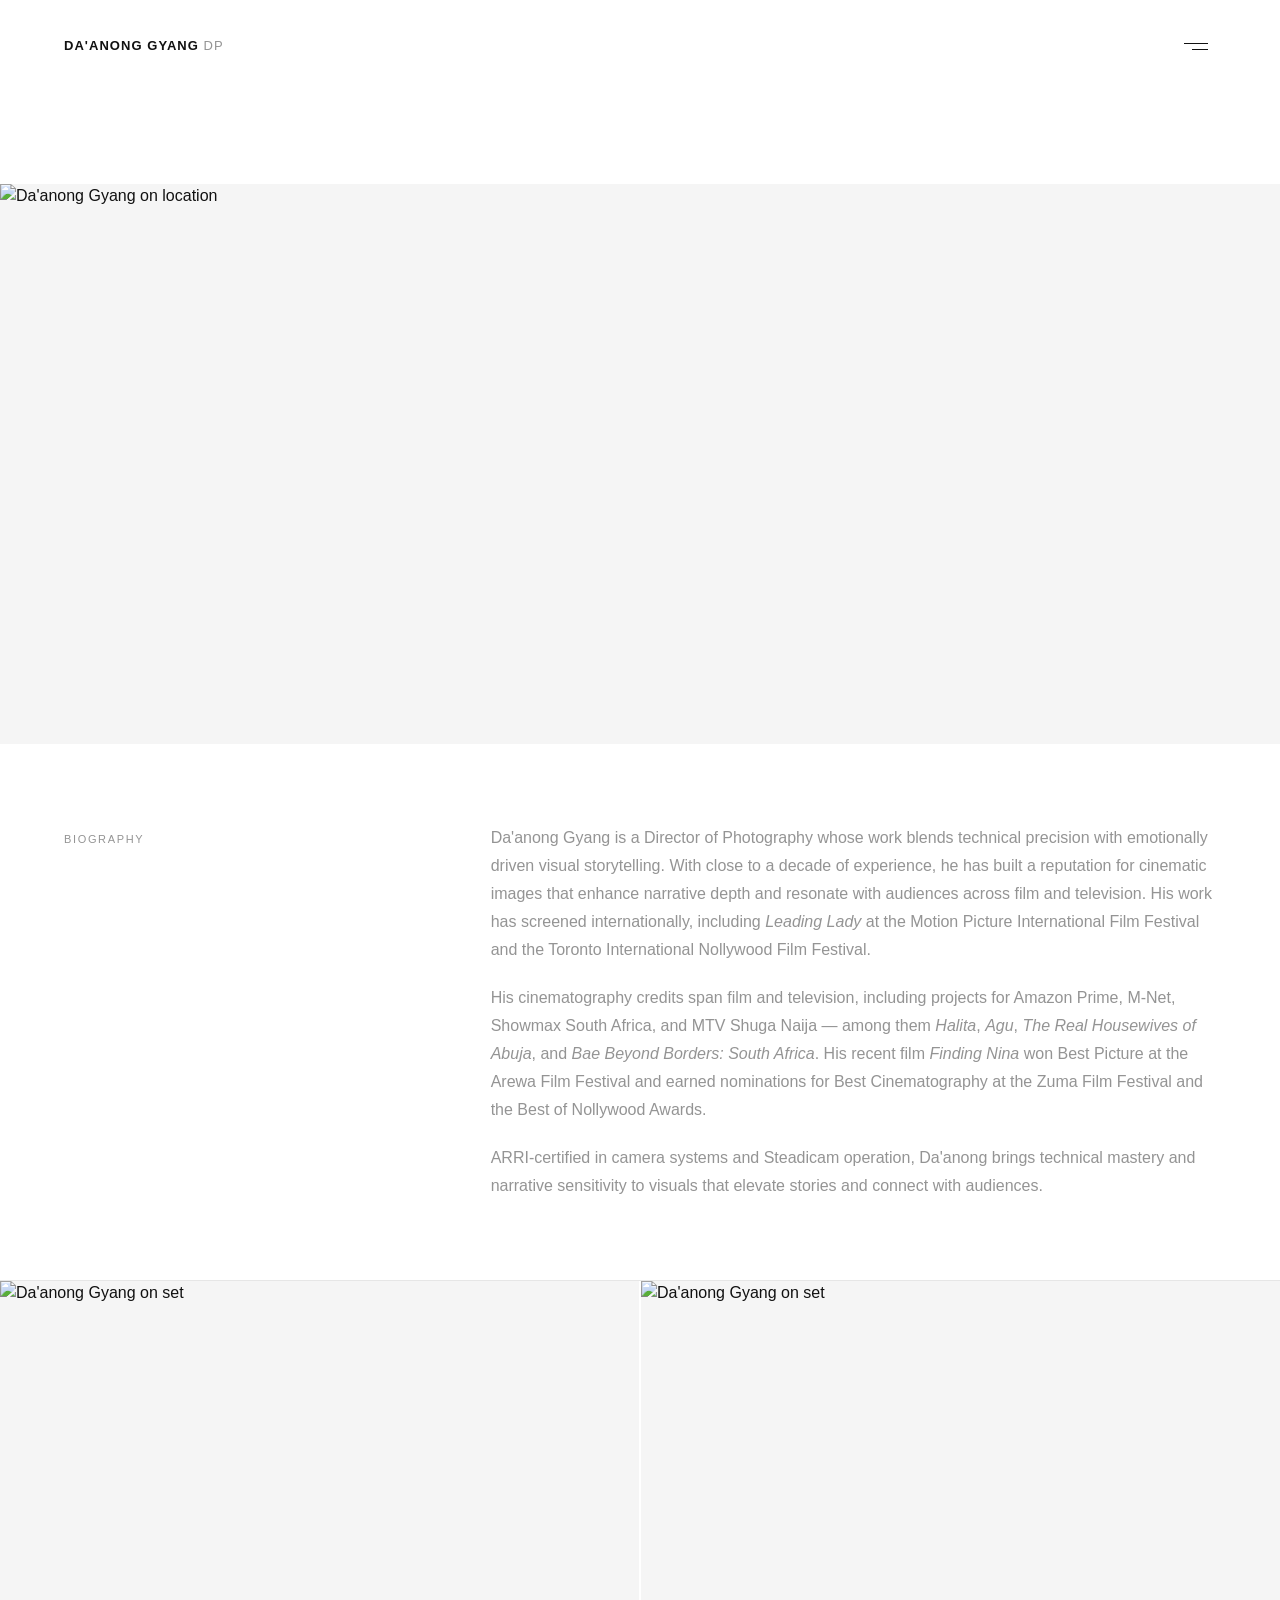
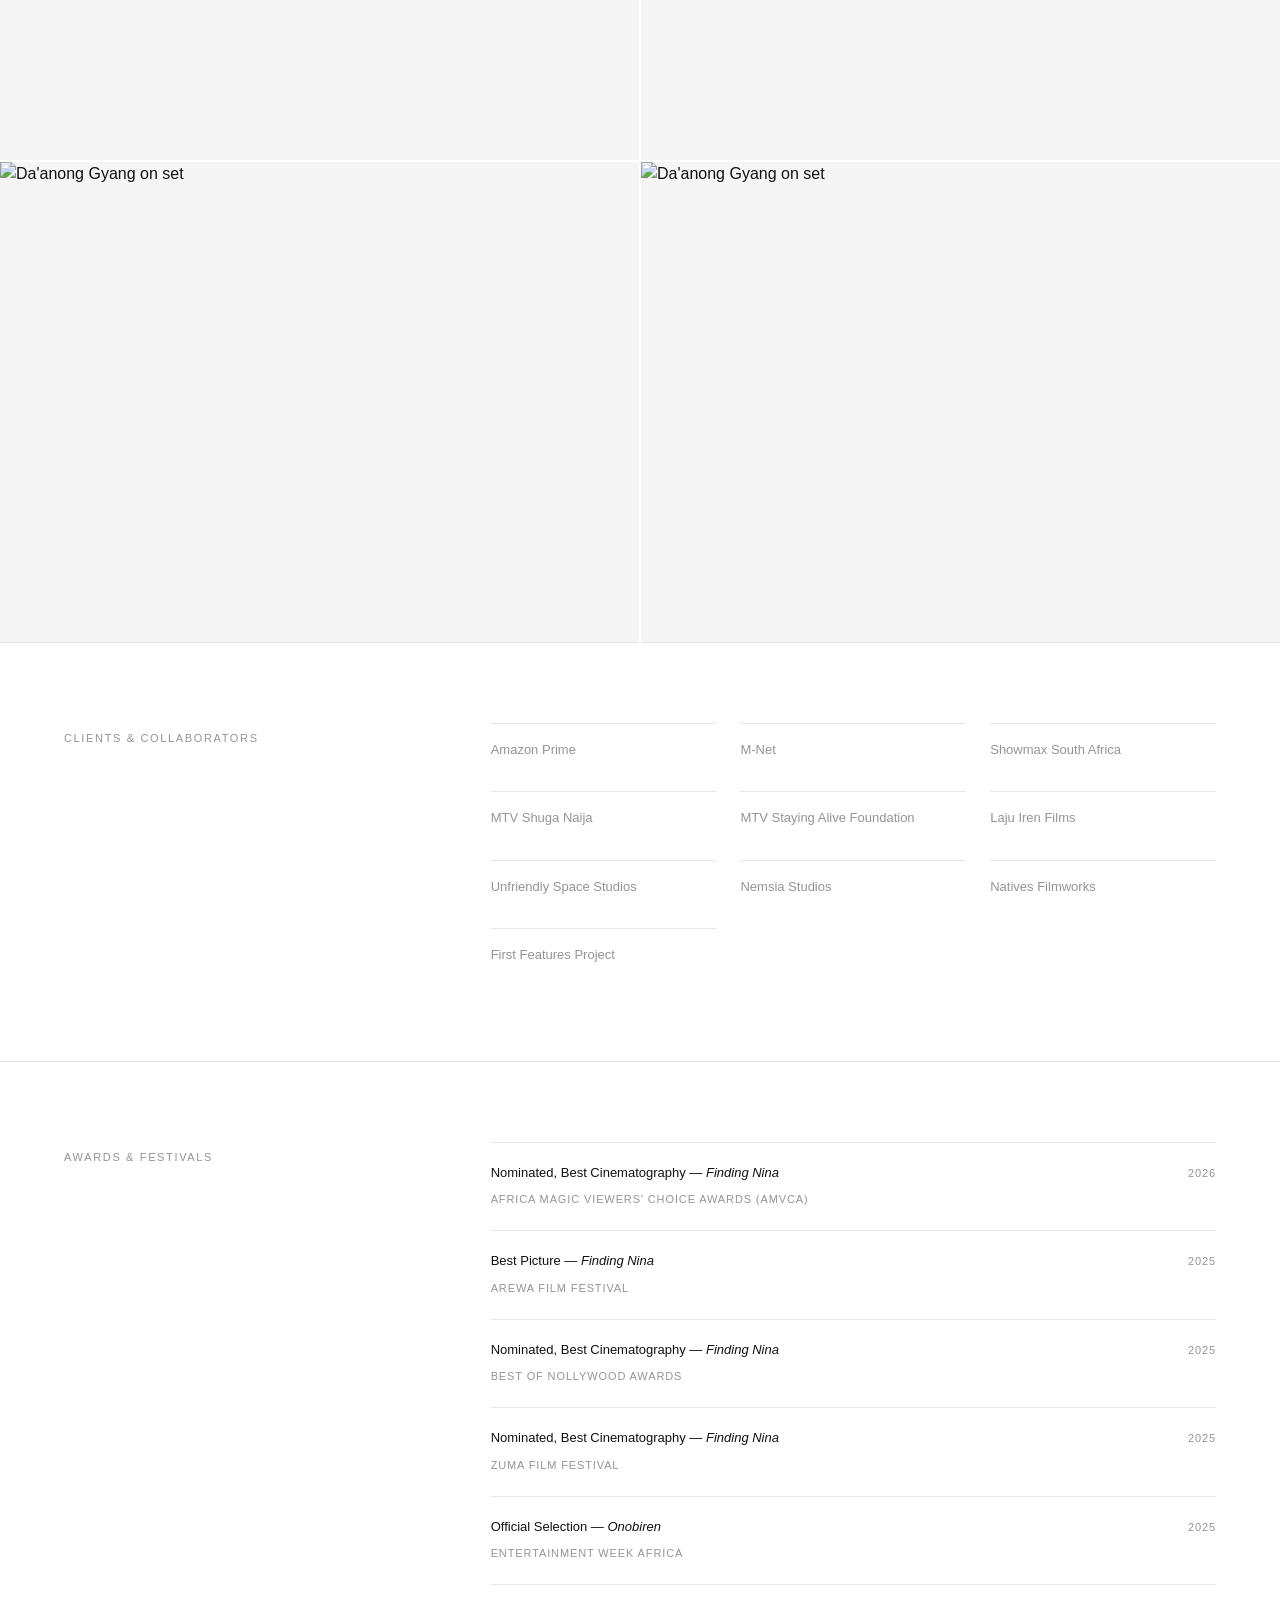
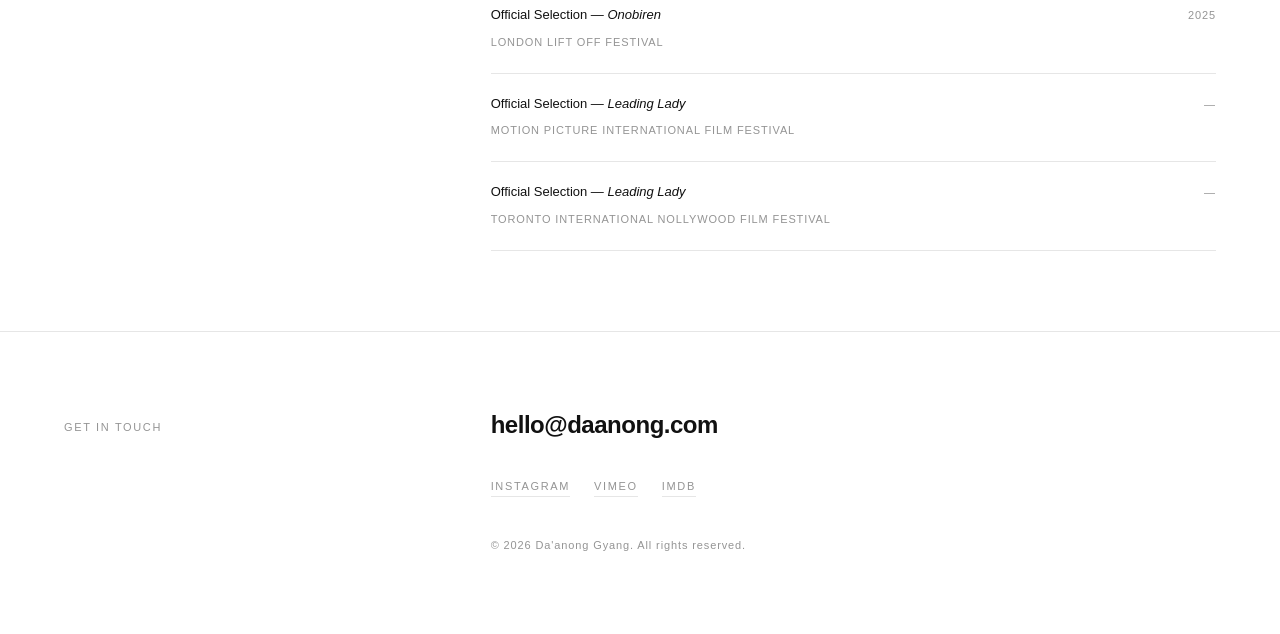
==== commit 26afd2b7: "feat: about — BTS grid, updated clients, AMVCA nomination Adds 4-photo BTS section below bio (2×2 gr" ====
--- a/about.html
+++ b/about.html
@@ -86,6 +86,45 @@
       .bio-section .container {
         grid-template-columns: 1fr;
         gap: var(--space-6);
+      }
+    }
+
+
+    /* ----------------------------------------------------------
+       BTS GRID
+    ---------------------------------------------------------- */
+
+    .bts-section {
+      border-bottom: 1px solid var(--color-border);
+    }
+
+    .bts-grid {
+      display: grid;
+      grid-template-columns: repeat(2, 1fr);
+      gap: 2px;
+    }
+
+    .bts-grid__item {
+      aspect-ratio: 4 / 3;
+      overflow: hidden;
+      background: var(--color-bg-raised);
+    }
+
+    .bts-grid__img {
+      width: 100%;
+      height: 100%;
+      object-fit: cover;
+      display: block;
+      transition: transform var(--duration-slow) var(--ease-out);
+    }
+
+    .bts-grid__item:hover .bts-grid__img {
+      transform: scale(1.03);
+    }
+
+    @media (max-width: 767px) {
+      .bts-grid {
+        grid-template-columns: 1fr;
       }
     }
 
@@ -444,6 +483,25 @@
     </section>
 
 
+    <!-- BTS PHOTOS ------------------------------------------- -->
+    <section class="bts-section" aria-label="Behind the scenes">
+      <div class="bts-grid">
+        <div class="bts-grid__item">
+          <img src="assets/images/bts/bts-01.webp" alt="Da'anong Gyang on set" class="bts-grid__img" width="720" height="540" loading="lazy" />
+        </div>
+        <div class="bts-grid__item">
+          <img src="assets/images/bts/bts-02.webp" alt="Da'anong Gyang on set" class="bts-grid__img" width="720" height="540" loading="lazy" />
+        </div>
+        <div class="bts-grid__item">
+          <img src="assets/images/bts/bts-03.webp" alt="Da'anong Gyang on set" class="bts-grid__img" width="720" height="540" loading="lazy" />
+        </div>
+        <div class="bts-grid__item">
+          <img src="assets/images/bts/bts-04.webp" alt="Da'anong Gyang on set" class="bts-grid__img" width="720" height="540" loading="lazy" />
+        </div>
+      </div>
+    </section>
+
+
     <!-- EXPERIENCE / CLIENTS ---------------------------------- -->
     <section class="experience-section section" aria-labelledby="clients-label">
       <div class="container">
@@ -459,6 +517,8 @@
           <span class="clients-grid__item">Laju Iren Films</span>
           <span class="clients-grid__item">Unfriendly Space Studios</span>
           <span class="clients-grid__item">Nemsia Studios</span>
+          <span class="clients-grid__item">Natives Filmworks</span>
+          <span class="clients-grid__item">First Features Project</span>
         </div>
 
       </div>
@@ -472,6 +532,14 @@
         <p class="awards-section__label reveal" id="awards-label">Awards &amp; Festivals</p>
 
         <ul class="awards-list reveal-stagger" role="list">
+
+          <li class="awards-list__item">
+            <div>
+              <span class="awards-list__title">Nominated, Best Cinematography — <em>Finding Nina</em></span>
+              <span class="awards-list__event">Africa Magic Viewers' Choice Awards (AMVCA)</span>
+            </div>
+            <span class="awards-list__year">2026</span>
+          </li>
 
           <li class="awards-list__item">
             <div>
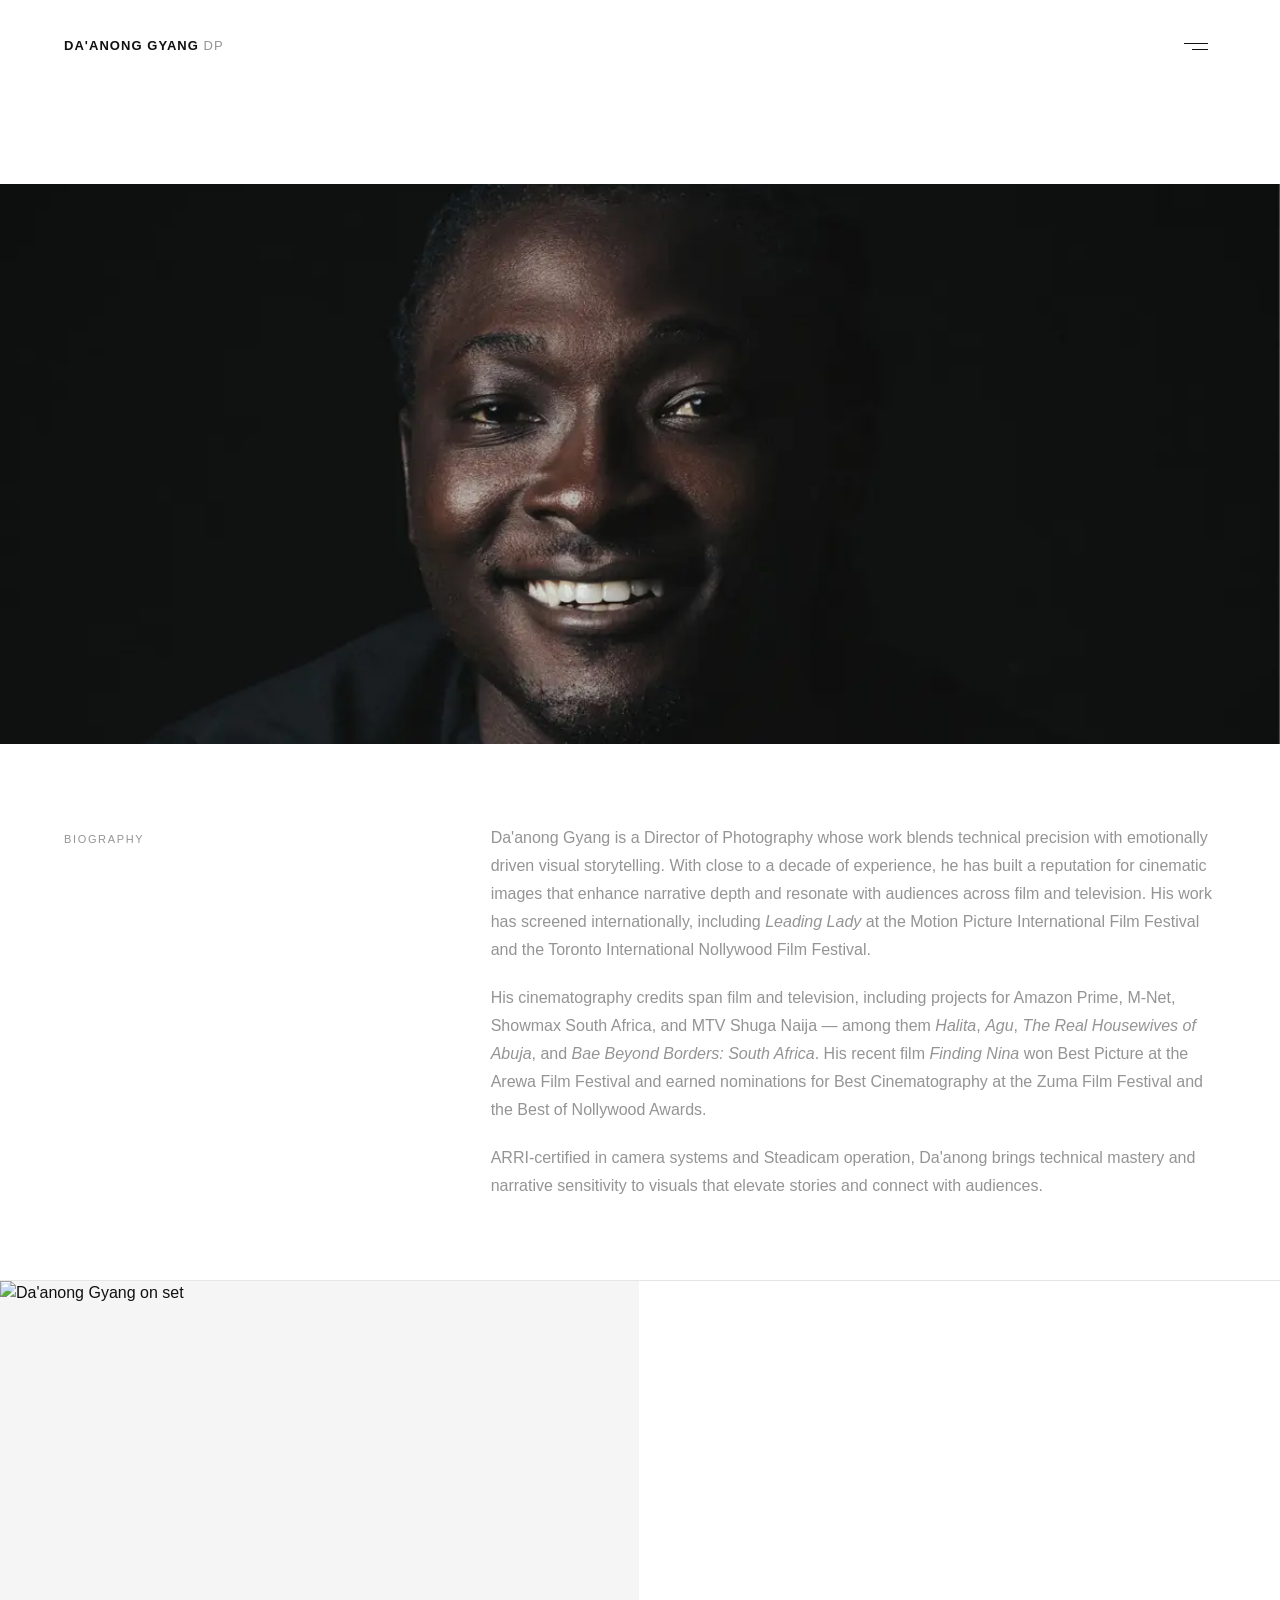
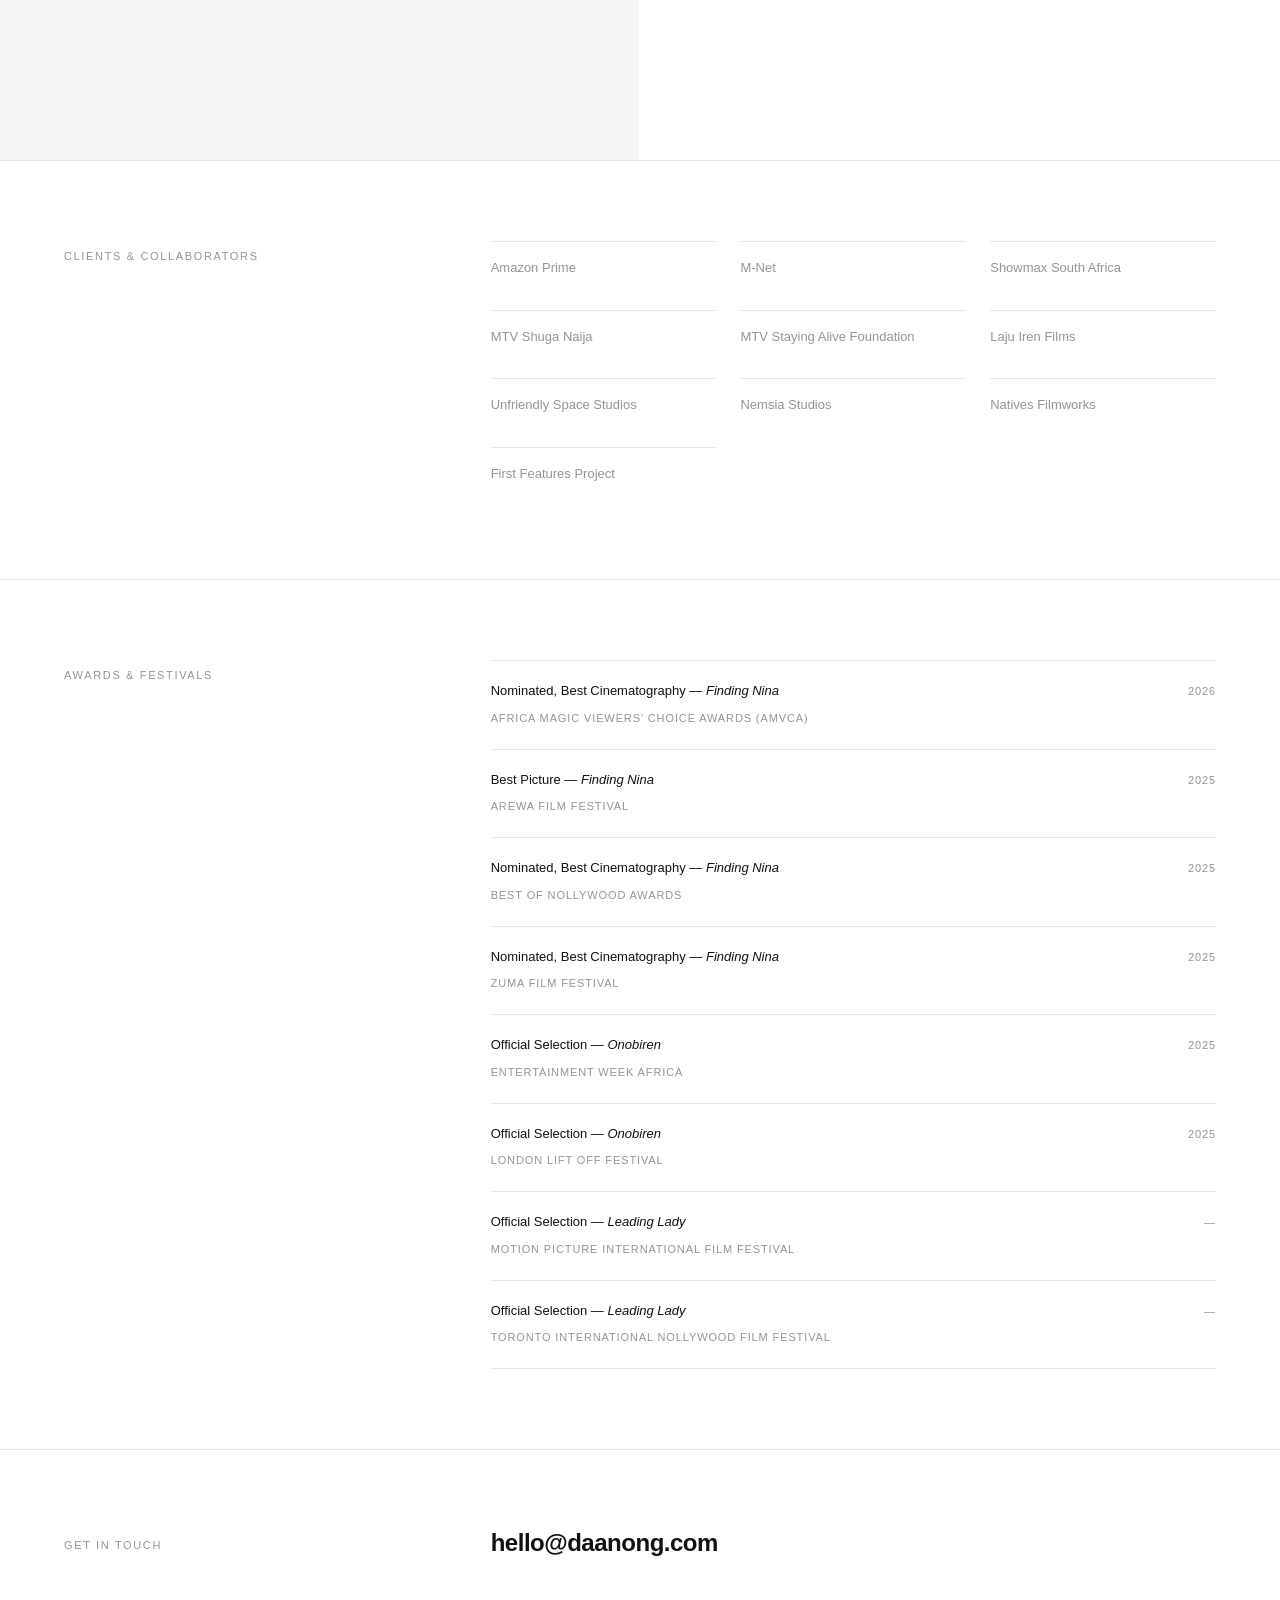
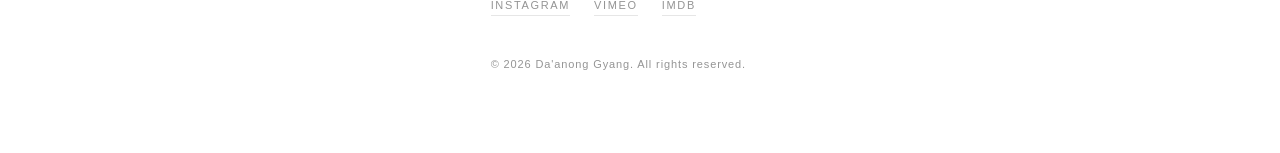
==== commit 5fc1e43a: "fix: use card-01.webp for Finding Nina card; update BTS reference to card-01 - index.html + work.htm" ====
--- a/about.html
+++ b/about.html
@@ -487,16 +487,7 @@
     <section class="bts-section" aria-label="Behind the scenes">
       <div class="bts-grid">
         <div class="bts-grid__item">
-          <img src="assets/images/bts/bts-01.webp" alt="Da'anong Gyang on set" class="bts-grid__img" width="720" height="540" loading="lazy" />
-        </div>
-        <div class="bts-grid__item">
-          <img src="assets/images/bts/bts-02.webp" alt="Da'anong Gyang on set" class="bts-grid__img" width="720" height="540" loading="lazy" />
-        </div>
-        <div class="bts-grid__item">
-          <img src="assets/images/bts/bts-03.webp" alt="Da'anong Gyang on set" class="bts-grid__img" width="720" height="540" loading="lazy" />
-        </div>
-        <div class="bts-grid__item">
-          <img src="assets/images/bts/bts-04.webp" alt="Da'anong Gyang on set" class="bts-grid__img" width="720" height="540" loading="lazy" />
+          <img src="assets/images/bts/card-01.webp" alt="Da'anong Gyang on set" class="bts-grid__img" width="720" height="540" loading="lazy" />
         </div>
       </div>
     </section>
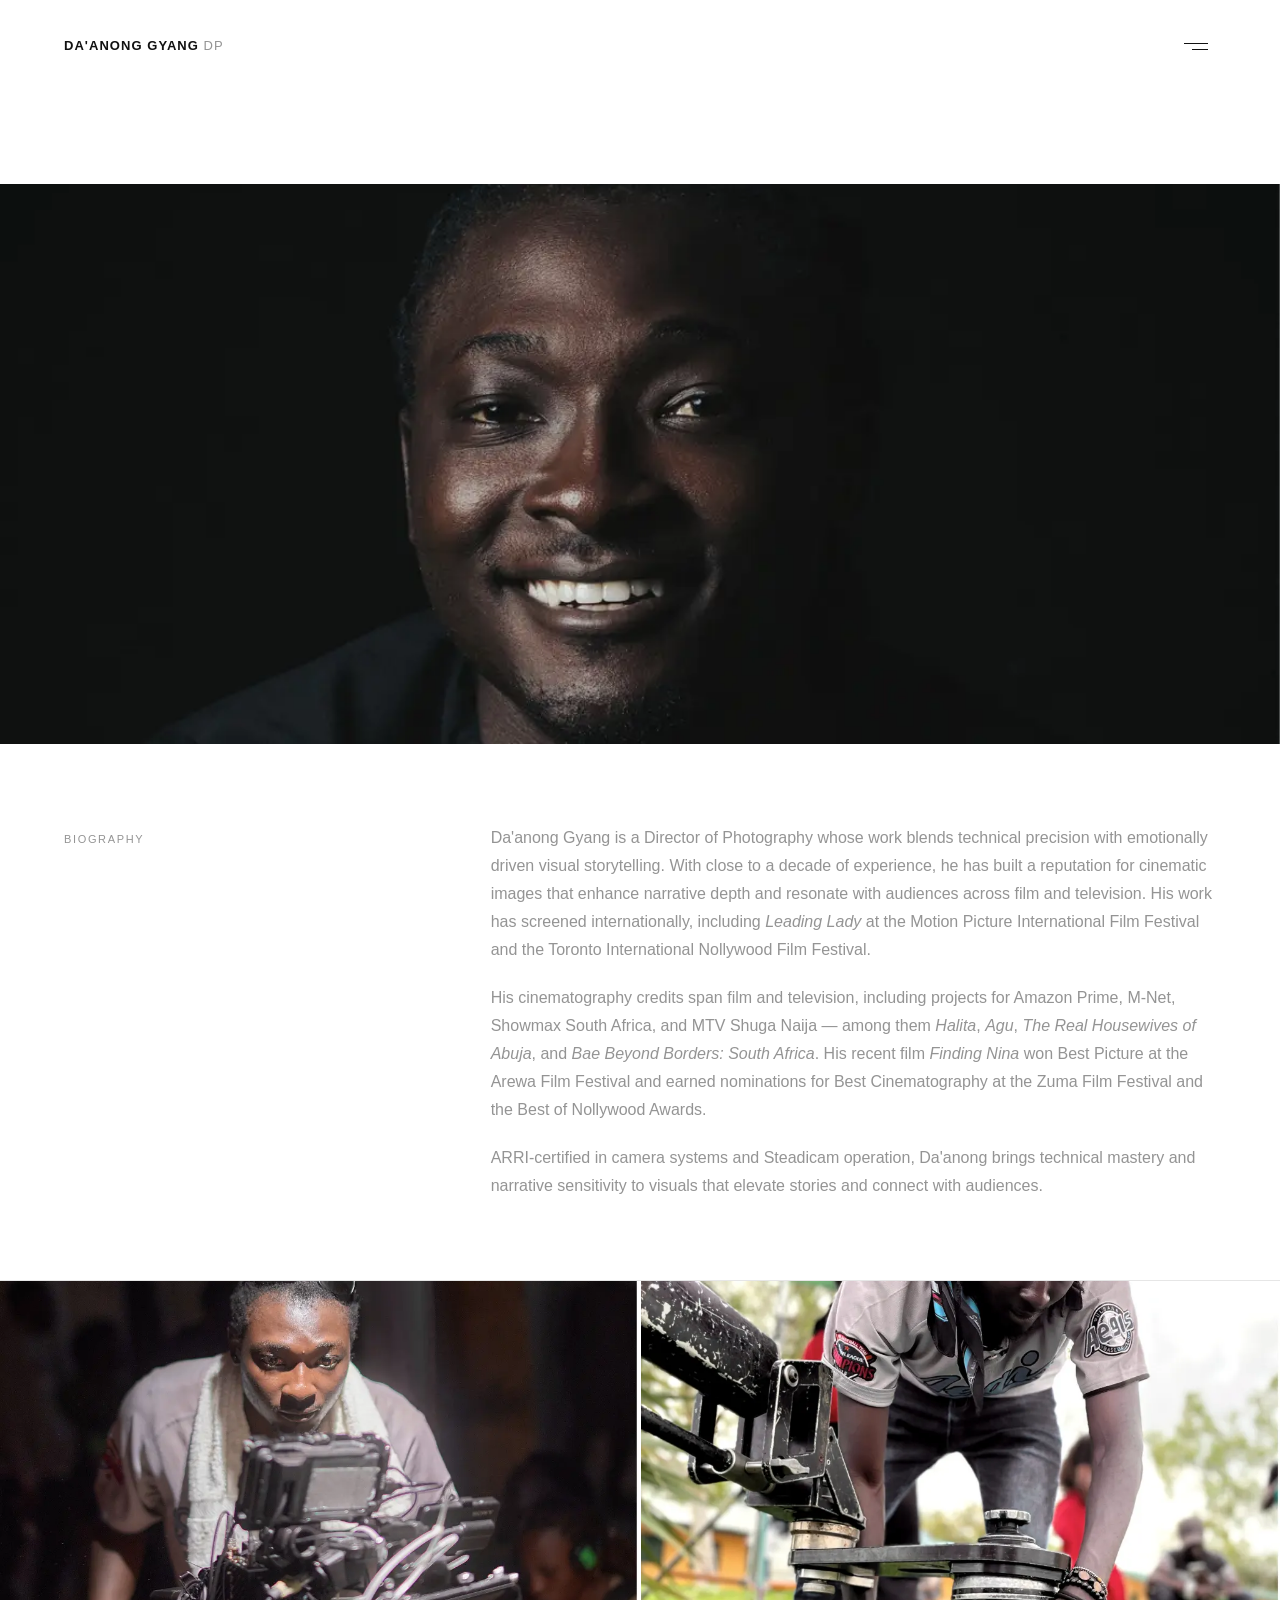
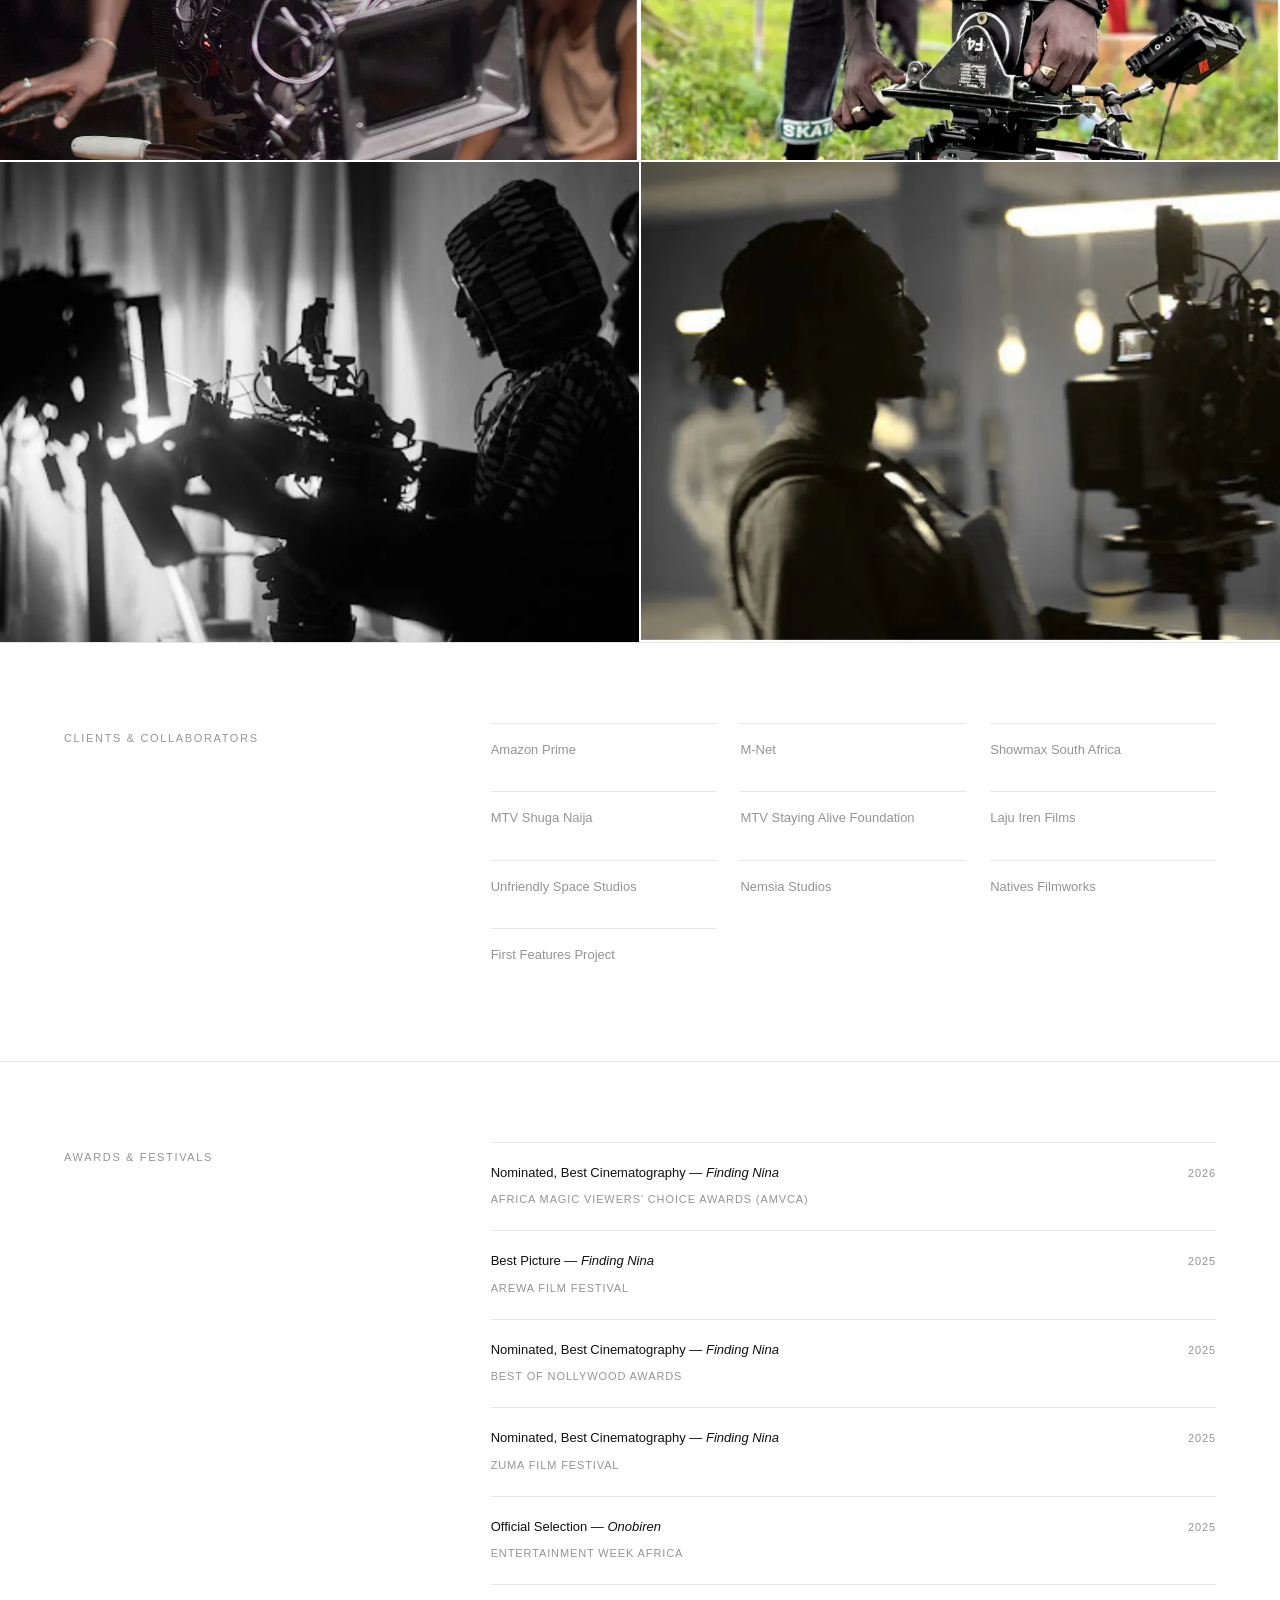
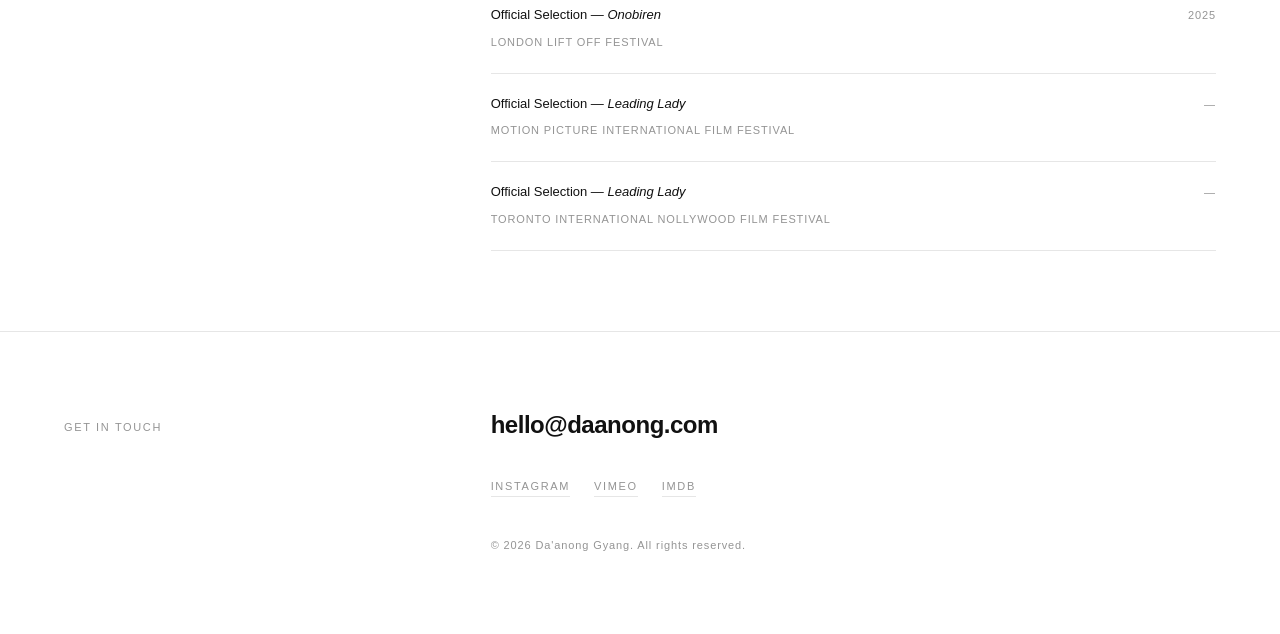
==== commit 4d3ef06d: "perf: fix BTS images, fetchpriority, preconnects, immutable CSS/JS cache - about.html: restore all 4" ====
--- a/about.html
+++ b/about.html
@@ -445,17 +445,13 @@
     <!-- PORTRAIT --------------------------------------------- -->
     <section class="portrait-section" aria-label="Portrait of Da'anong Gyang">
       <div class="portrait-wrap">
-        <!--
-          Replace with actual portrait image.
-          Recommended: high-res, cinematic, on-set or environmental.
-          Path: /assets/images/daanong-portrait.webp
-        -->
         <img
           src="assets/images/daanong-portrait.webp"
           alt="Da'anong Gyang on location"
           width="1440"
           height="630"
           loading="eager"
+          fetchpriority="high"
         />
       </div>
     </section>
@@ -487,7 +483,16 @@
     <section class="bts-section" aria-label="Behind the scenes">
       <div class="bts-grid">
         <div class="bts-grid__item">
-          <img src="assets/images/bts/card-01.webp" alt="Da'anong Gyang on set" class="bts-grid__img" width="720" height="540" loading="lazy" />
+          <img src="assets/images/bts/bts-01.webp" alt="Da'anong Gyang on set" class="bts-grid__img" width="720" height="540" loading="lazy" />
+        </div>
+        <div class="bts-grid__item">
+          <img src="assets/images/bts/bts-02.webp" alt="Da'anong Gyang on set" class="bts-grid__img" width="720" height="540" loading="lazy" />
+        </div>
+        <div class="bts-grid__item">
+          <img src="assets/images/bts/bts-03.webp" alt="Da'anong Gyang on set" class="bts-grid__img" width="720" height="540" loading="lazy" />
+        </div>
+        <div class="bts-grid__item">
+          <img src="assets/images/bts/bts-04.webp" alt="Da'anong Gyang on set" class="bts-grid__img" width="720" height="540" loading="lazy" />
         </div>
       </div>
     </section>
